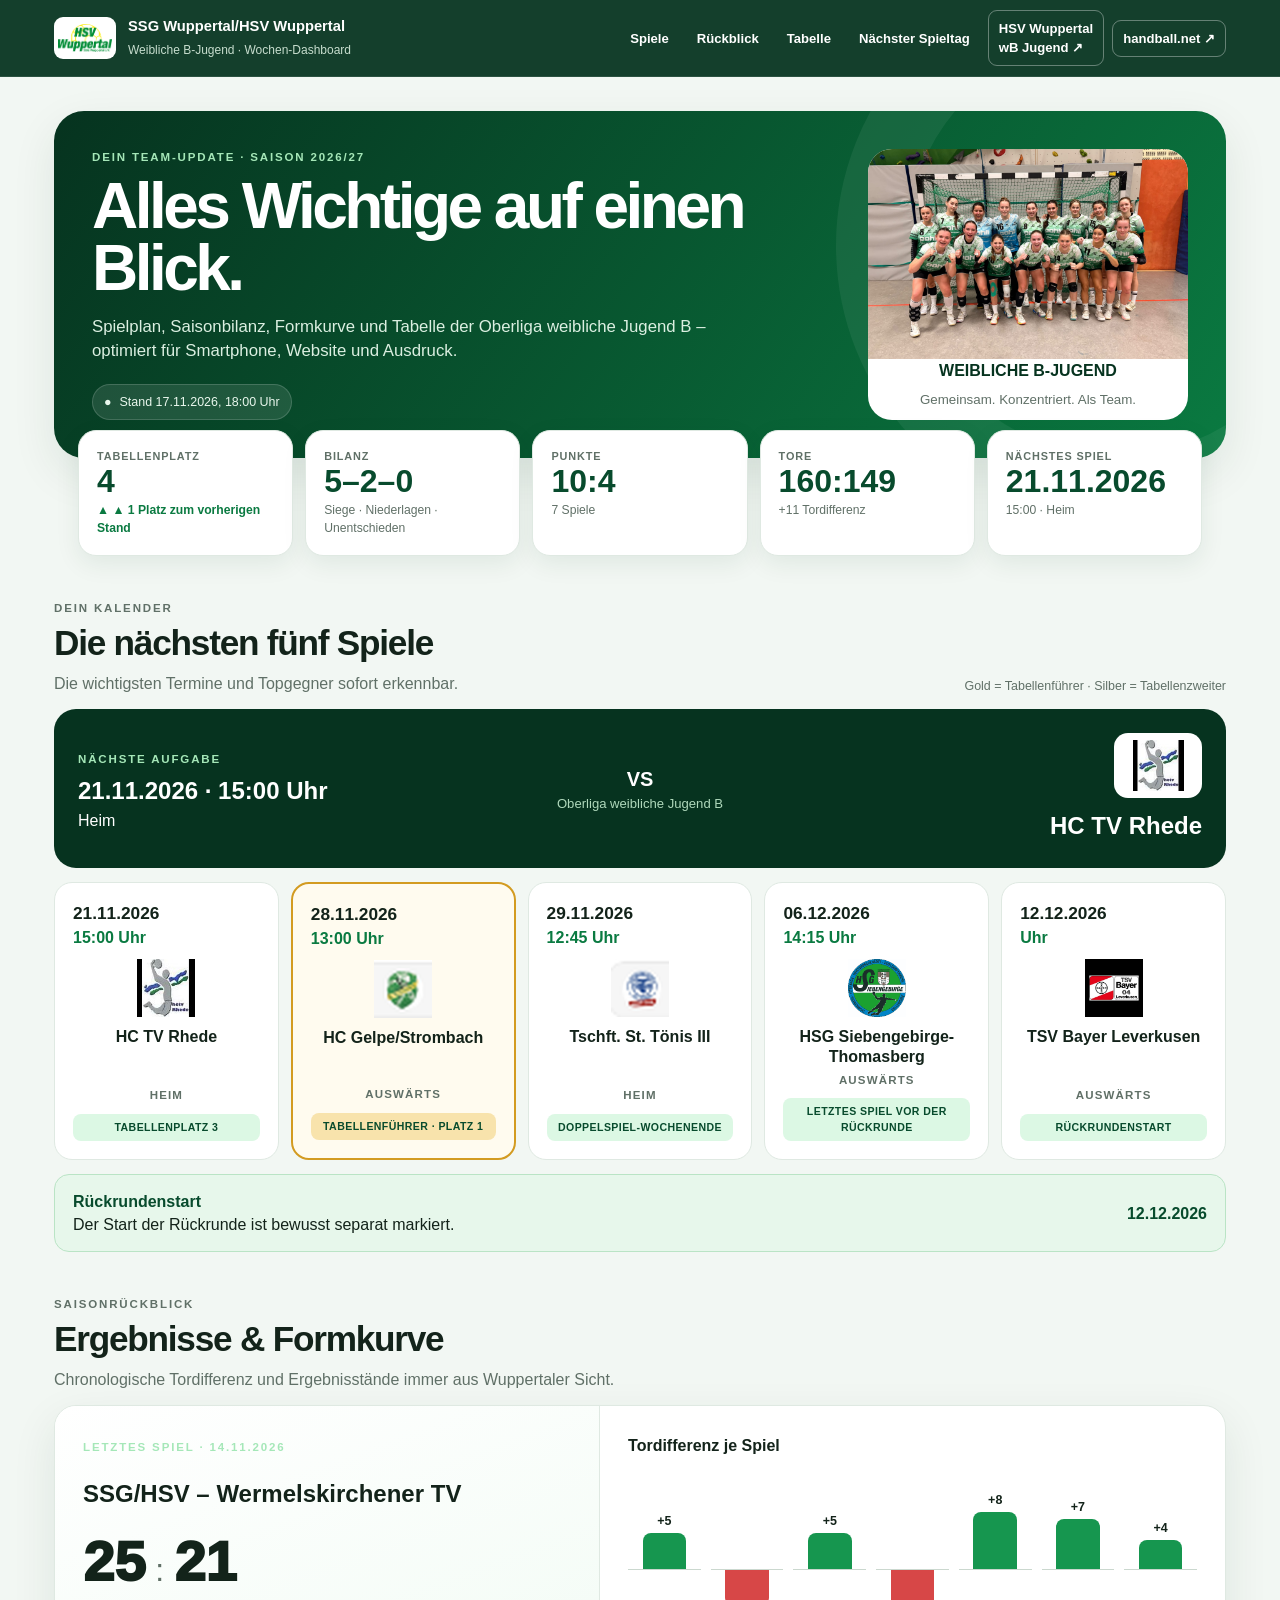
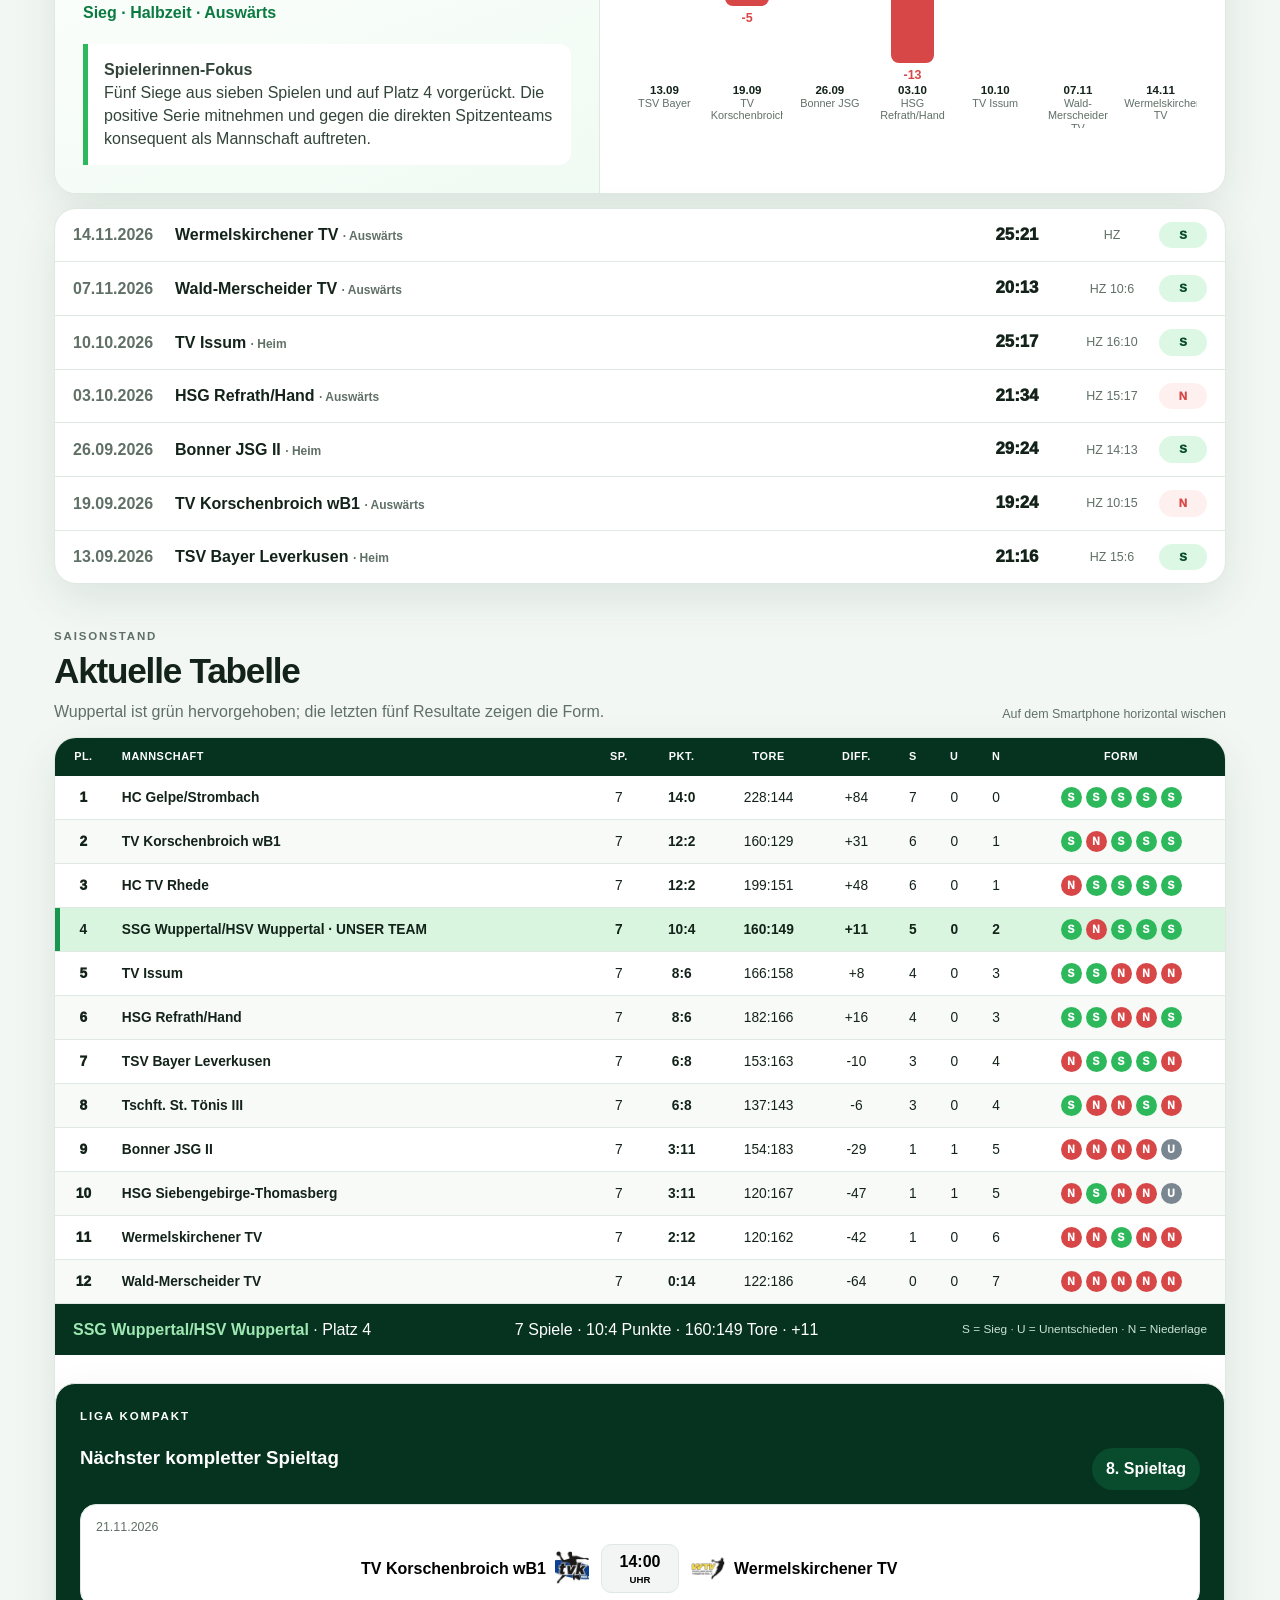
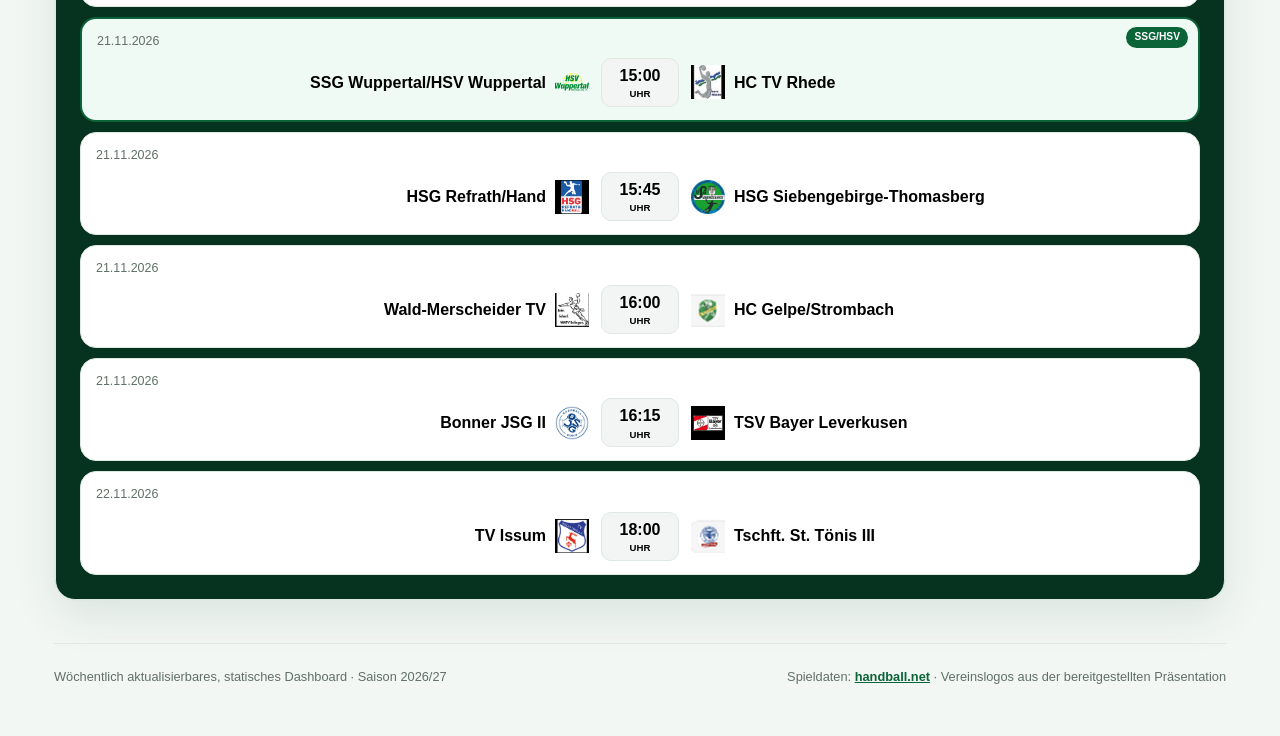
==== index.html @ b37c1f31 "Remove print button from navigation" ====
<!doctype html>
<html lang="de">
<head>
  <meta name="robots" content="noindex, nofollow, noarchive, nosnippet">
  <meta name="googlebot" content="noindex, nofollow, noarchive, nosnippet">
  <meta charset="utf-8">
  <meta name="viewport" content="width=device-width,initial-scale=1">
  <meta name="description" content="Wöchentliches Saison-Dashboard der weiblichen B-Jugend von SSG Wuppertal/HSV Wuppertal.">
  <meta name="theme-color" content="#06331f">
  <meta property="og:title" content="SSG Wuppertal/HSV Wuppertal · Wochen-Dashboard">
  <meta property="og:description" content="Spiele, Saisonbilanz, Tabelle und die nächsten Termine auf einen Blick.">
  <meta property="og:type" content="website">
  <meta property="og:image" content="assets/ssg-hsv-wuppertal.png">
  <title>SSG Wuppertal/HSV Wuppertal · Wochen-Dashboard</title>
  <link rel="stylesheet" href="styles.css">
  <style>
    /* Dunkelgrüne Abgrenzung für den nächsten kompletten Spieltag */
    #naechster-spieltag {
      margin-top: 28px;
      padding: 24px;
      border-radius: 20px;
      background: #06331f;
      color: #fff;
    }
    #naechster-spieltag .eyebrow,
    #naechster-spieltag h3,
    #naechster-spieltag .matchday-head strong {
      color: #fff;
    }
    #naechster-spieltag .matchday-games {
      color: initial;
    }
    @media (max-width: 700px) {
      #naechster-spieltag { padding: 18px; border-radius: 16px; }
    }
  
      /* Mobile Header Fix */
      @media (max-width: 700px) {
        .topbar { position: relative; }
        .topbar-inner { display:flex; flex-direction:column; align-items:stretch; gap:12px; padding-top:10px; padding-bottom:10px; }
        .brand { width:100%; min-width:0; display:flex; align-items:center; gap:10px; }
        .brand img { flex:0 0 auto; max-width:52px; height:auto; }
        .brand > div { min-width:0; flex:1 1 auto; }
        .brand strong, .brand span { display:block; white-space:normal; overflow-wrap:anywhere; }
        .brand strong { font-size:.95rem; line-height:1.15; }
        .brand span { font-size:.76rem; line-height:1.25; }
        .nav { width:100%; display:grid; grid-template-columns:repeat(2,minmax(0,1fr)); gap:8px; align-items:stretch; }
        .nav a, .nav .button { min-width:0; width:100%; box-sizing:border-box; display:flex; align-items:center; justify-content:center; text-align:center; white-space:normal; overflow-wrap:anywhere; line-height:1.2; padding:9px 8px; font-size:.78rem; }
      }
      @media (max-width:390px) {
        .topbar-inner { gap:10px; }
        .nav { gap:6px; }
        .nav a, .nav .button { padding:8px 6px; font-size:.74rem; }
        .brand img { max-width:44px; }
      }
</style>
</head>
<body>
  <a class="skip" href="#inhalt">Zum Inhalt</a>
  <header class="topbar">
    <div class="topbar-inner">
      <div class="brand"><img id="brand-logo" alt="Vereinslogo"><div><strong id="team-name">SSG Wuppertal/HSV Wuppertal</strong><span>Weibliche B-Jugend · Wochen-Dashboard</span></div></div>
      <nav class="nav" aria-label="Seitennavigation">
        <a href="#spiele">Spiele</a><a href="#rueckblick">Rückblick</a><a href="#tabelle">Tabelle</a><a href="#naechster-spieltag">Nächster Spieltag</a>
        <a class="button" href="https://www.hsv-wuppertal.de/wB.html" target="_blank" rel="noopener noreferrer">HSV Wuppertal<br>wB Jugend ↗</a>
        <a class="button" id="source-link" target="_blank" rel="noopener noreferrer">handball.net ↗</a>
      </nav>
    </div>
  </header>
  <main id="inhalt">
    <section class="hero" aria-labelledby="page-title">
      <div class="hero-grid">
        <div><p class="eyebrow">Dein Team-Update · <span id="season">Saison 2026/27</span></p><h1 id="page-title">Alles Wichtige auf einen Blick.</h1><p class="hero-copy">Spielplan, Saisonbilanz, Formkurve und Tabelle der <span id="league">Oberliga weibliche Jugend B</span> – optimiert für Smartphone, Website und Ausdruck.</p><div class="updated">● <span id="updated">Stand 09.11.2026</span></div></div>
        <div class="hero-logo-card"><img id="hero-logo" alt="Logo SSG Wuppertal/HSV Wuppertal"><strong>WEIBLICHE B-JUGEND</strong><small>Gemeinsam. Konzentriert. Als Team.</small></div>
      </div>
    </section>
    <section class="kpis" id="kpis" aria-label="Saisonkennzahlen"></section>
    <section class="section" id="spiele" aria-labelledby="spiele-title">
      <div class="section-head"><div><p class="eyebrow">Dein Kalender</p><h2 id="spiele-title">Die nächsten fünf Spiele</h2><p>Die wichtigsten Termine und Topgegner sofort erkennbar.</p></div><span class="section-note">Gold = Tabellenführer · Silber = Tabellenzweiter</span></div>
      <div class="next-game" id="next-game"></div><div class="fixtures" id="fixtures"></div>
      <div class="round-banner"><span><strong>Rückrundenstart</strong><br>Der Start der Rückrunde ist bewusst separat markiert.</span><strong id="round-date">12.12.2026</strong></div>
    </section>
    <section class="section" id="rueckblick" aria-labelledby="rueckblick-title">
      <div class="section-head"><div><p class="eyebrow">Saisonrückblick</p><h2 id="rueckblick-title">Ergebnisse & Formkurve</h2><p>Chronologische Tordifferenz und Ergebnisstände immer aus Wuppertaler Sicht.</p></div></div>
      <div class="panel back-card"><div class="back-summary" id="last-result"></div><div class="chart-wrap"><strong>Tordifferenz je Spiel</strong><div class="diff-chart" id="diff-chart" aria-label="Diagramm der Tordifferenz je Spiel"></div></div></div>
      <div class="panel results-list" id="results-list" aria-label="Bisherige Saisonspiele"></div>
    </section>
    <section class="section" id="tabelle" aria-labelledby="tabelle-title">
      <div class="section-head"><div><p class="eyebrow">Saisonstand</p><h2 id="tabelle-title">Aktuelle Tabelle</h2><p>Wuppertal ist grün hervorgehoben; die letzten fünf Resultate zeigen die Form.</p></div><span class="section-note">Auf dem Smartphone horizontal wischen</span></div>
      <div class="panel table-panel">
        <div class="table-scroll"><table class="standings"><thead><tr><th>Pl.</th><th class="team-col">Mannschaft</th><th>Sp.</th><th>Pkt.</th><th>Tore</th><th>Diff.</th><th>S</th><th>U</th><th>N</th><th>Form</th></tr></thead><tbody id="standings-body"></tbody></table></div>
        <div class="table-summary" id="table-summary"></div>
        <div class="matchday-block" id="naechster-spieltag">
          <div class="matchday-head"><div><p class="eyebrow">Liga kompakt</p><h3>Nächster kompletter Spieltag</h3></div><strong id="matchday-label"></strong></div>
          <div id="matchday-games" class="matchday-games"></div>
        </div>
      </div>
    </section>
    <footer class="footer"><span>Wöchentlich aktualisierbares, statisches Dashboard · Saison 2026/27</span><span>Spieldaten: <a id="footer-source" target="_blank" rel="noopener">handball.net</a> · Vereinslogos aus der bereitgestellten Präsentation</span></footer>
  </main>
  <script src="dashboard-daten.js"></script><script src="app.js"></script>
</body>
</html>
---- styles.css ----
:root {
  --green-950:#06331f;
  --green-900:#084b2d;
  --green-800:#0b6438;
  --green-700:#0a7a41;
  --green-600:#16964f;
  --green-500:#2eb85c;
  --green-100:#dcf8e4;
  --green-050:#f0fbf3;
  --ink:#13231a;
  --muted:#607067;
  --line:#dfe9e2;
  --panel:#ffffff;
  --bg:#f2f7f3;
  --loss:#d74747;
  --loss-soft:#fff0f0;
  --gold:#d39b21;
  --silver:#7a8791;
  --shadow:0 16px 45px rgba(5,58,32,.09);
  --radius:22px;
}
*{box-sizing:border-box}
html{scroll-behavior:smooth}
body{margin:0;background:var(--bg);color:var(--ink);font-family:Inter,Segoe UI,Roboto,Arial,sans-serif;line-height:1.45}
a{color:inherit}
button,a.button{font:inherit}
.skip{position:absolute;left:-999px;top:auto}.skip:focus{left:16px;top:16px;z-index:100;background:white;padding:12px;border-radius:8px}
.topbar{position:sticky;top:0;z-index:20;background:rgba(6,51,31,.94);backdrop-filter:blur(10px);color:#fff;border-bottom:1px solid rgba(255,255,255,.1)}
.topbar-inner{max-width:1220px;margin:auto;padding:10px 24px;display:flex;align-items:center;justify-content:space-between;gap:20px}
.brand{display:flex;align-items:center;gap:12px;min-width:0}.brand img{width:62px;height:42px;object-fit:contain;background:#fff;border-radius:9px;padding:4px}.brand strong{display:block;font-size:.92rem}.brand span{font-size:.75rem;color:#c7ddce}
.nav{display:flex;align-items:center;gap:8px}.nav a{text-decoration:none;font-weight:700;font-size:.82rem;padding:8px 10px;border-radius:9px}.nav a:hover{background:rgba(255,255,255,.1)}
.nav .button{border:1px solid rgba(255,255,255,.35)}
main{max-width:1220px;margin:auto;padding:34px 24px 50px}
.hero{position:relative;overflow:hidden;border-radius:30px;background:linear-gradient(126deg,var(--green-950),var(--green-700));color:#fff;padding:38px;box-shadow:var(--shadow)}
.hero:after{content:"";position:absolute;width:420px;height:420px;border:70px solid rgba(255,255,255,.06);border-radius:50%;right:-170px;top:-145px}
.eyebrow{text-transform:uppercase;letter-spacing:.16em;font-size:.72rem;font-weight:850;color:#a5e7b8;margin:0 0 9px}
.hero-grid{position:relative;z-index:1;display:grid;grid-template-columns:1.3fr .7fr;gap:34px;align-items:center}
h1{font-size:clamp(2rem,5vw,4.2rem);line-height:.97;letter-spacing:-.055em;margin:0 0 16px;max-width:760px}.hero-copy{max-width:680px;font-size:1.05rem;color:#dbefe1;margin:0}
.hero-logo-card{justify-self:end;width:min(100%,320px);background:rgba(255,255,255,.96);border-radius:24px;padding:24px;text-align:center;color:var(--green-950)}.hero-logo-card img{max-width:230px;width:100%;height:112px;object-fit:contain}.hero-logo-card small{display:block;color:var(--muted);margin-top:6px}.updated{display:inline-flex;gap:8px;align-items:center;margin-top:20px;padding:8px 11px;background:rgba(255,255,255,.1);border:1px solid rgba(255,255,255,.16);border-radius:99px;font-size:.78rem;color:#e9f7ed}
.kpis{position:relative;z-index:2;margin-top:-28px;padding:0 24px;display:grid;grid-template-columns:repeat(5,1fr);gap:12px}.kpi{background:#fff;border:1px solid var(--line);border-radius:18px;padding:18px;box-shadow:0 8px 24px rgba(7,65,35,.08)}.kpi .label{display:block;text-transform:uppercase;letter-spacing:.08em;font-size:.68rem;font-weight:800;color:var(--muted)}.kpi strong{font-size:2rem;line-height:1.08;color:var(--green-900)}.kpi .sub{display:block;font-size:.76rem;color:var(--muted);margin-top:3px}.trend{font-weight:850}.trend.up{color:var(--green-700)}.trend.down{color:var(--loss)}.trend.flat{color:var(--muted)}
.section{margin-top:40px}.section-head{display:flex;justify-content:space-between;gap:18px;align-items:end;margin-bottom:14px}.section-head h2{font-size:clamp(1.5rem,3vw,2.2rem);letter-spacing:-.035em;margin:0}.section-head p{margin:4px 0 0;color:var(--muted)}.section-note{font-size:.78rem;color:var(--muted);white-space:nowrap}
.panel{background:var(--panel);border:1px solid var(--line);border-radius:var(--radius);box-shadow:var(--shadow)}
.next-game{display:grid;grid-template-columns:1fr auto 1fr;align-items:center;gap:22px;background:var(--green-950);color:#fff;padding:24px;border-radius:var(--radius);margin-bottom:14px}.next-game .side{text-align:center}.next-game .side:first-child{text-align:left}.next-game .side:last-child{text-align:right}.next-game img{width:88px;height:65px;object-fit:contain;background:#fff;border-radius:14px;padding:7px}.next-game .vs{font-size:.82rem;color:#afd8bb;text-align:center}.next-game .vs strong{display:block;font-size:1.25rem;color:#fff}.next-game h3{margin:5px 0 0;font-size:clamp(1.1rem,2vw,1.5rem)}
.fixtures{display:grid;grid-template-columns:repeat(5,1fr);gap:12px}.fixture{position:relative;padding:18px;border:1px solid var(--line);border-radius:18px;background:#fff;min-height:200px;display:flex;flex-direction:column}.fixture.featured-gold{border:2px solid var(--gold);background:#fffbef}.fixture.featured-silver{border:2px solid var(--silver);background:#f7f9fa}.fixture .date{font-size:1.08rem;font-weight:900}.fixture .time{color:var(--green-700);font-weight:850}.fixture img{width:64px;height:58px;object-fit:contain;align-self:center;margin:10px 0}.fixture .opponent{text-align:center;font-weight:850;line-height:1.2;flex:1}.fixture .venue{display:block;text-align:center;font-size:.72rem;text-transform:uppercase;letter-spacing:.1em;font-weight:800;color:var(--muted);margin-top:6px}.badge{display:block;margin-top:10px;border-radius:8px;background:var(--green-100);color:var(--green-900);font-size:.66rem;text-align:center;padding:6px;font-weight:900;text-transform:uppercase;letter-spacing:.04em}.featured-gold .badge{background:#f8e3ac}.featured-silver .badge{background:#e2e7ea}
.back-card{display:grid;grid-template-columns:.93fr 1.07fr;overflow:hidden}.back-summary{padding:28px;background:linear-gradient(160deg,#fff,var(--green-050))}.scoreline{display:flex;gap:10px;align-items:baseline;margin:22px 0 7px}.scoreline .team-score{font-size:3.5rem;font-weight:950;line-height:1}.scoreline .colon{font-size:2rem;color:var(--muted)}.outcome{font-weight:900;color:var(--green-700)}.focus{margin-top:20px;border-left:5px solid var(--green-500);padding:14px 16px;background:#fff;border-radius:0 12px 12px 0;color:#33453a}.chart-wrap{padding:28px;border-left:1px solid var(--line)}.diff-chart{height:270px;display:flex;align-items:stretch;gap:10px;padding:6px 0 0}.chart-item{flex:1;min-width:0;display:grid;grid-template-rows:1fr 1fr 52px;position:relative}.chart-positive,.chart-negative{position:relative;border-bottom:1px solid #cbd8cf}.chart-negative{border-bottom:0}.bar{position:absolute;left:20%;width:60%;border-radius:8px 8px 0 0;background:var(--green-600);bottom:0;min-height:4px}.chart-negative .bar{top:0;bottom:auto;background:var(--loss);border-radius:0 0 8px 8px}.bar-value{position:absolute;left:0;right:0;text-align:center;font-weight:900;font-size:.78rem}.chart-positive .bar-value{bottom:calc(var(--h) + 3px)}.chart-negative .bar-value{top:calc(var(--h) + 3px);color:var(--loss)}.chart-label{padding-top:8px;text-align:center;font-size:.68rem;color:var(--muted);line-height:1.15;overflow:hidden}.chart-label strong{display:block;color:var(--ink);font-size:.72rem}
.results-list{margin-top:14px;overflow:hidden}.result-row{display:grid;grid-template-columns:90px 1fr 96px 70px 48px;gap:12px;align-items:center;padding:13px 18px;border-bottom:1px solid var(--line)}.result-row:last-child{border-bottom:0}.result-row .date{font-weight:800;color:var(--muted)}.result-row .match{font-weight:750}.result-row .where{font-size:.75rem;color:var(--muted)}.result-row .score{text-align:center;font-size:1.05rem;font-weight:950}.result-row .half{text-align:center;color:var(--muted);font-size:.78rem}.result-chip{text-align:center;border-radius:99px;padding:5px;font-size:.72rem;font-weight:950}.result-chip.win{background:var(--green-100);color:var(--green-900)}.result-chip.loss{background:var(--loss-soft);color:var(--loss)}
.table-panel{overflow:hidden}.table-scroll{overflow:auto}.standings{width:100%;border-collapse:collapse;font-size:.86rem;min-width:790px}.standings th{position:sticky;top:0;background:var(--green-950);color:#fff;padding:11px 10px;text-align:center;font-size:.68rem;text-transform:uppercase;letter-spacing:.05em;z-index:2}.standings th.team-col{text-align:left}.standings td{padding:11px 10px;border-bottom:1px solid var(--line);text-align:center}.standings td.team-col{text-align:left;font-weight:760}.standings tbody tr:nth-child(even){background:#f8faf8}.standings tr.ours{background:#d9f5df!important;box-shadow:inset 5px 0 var(--green-600)}.standings tr.ours td{font-weight:900}.pos{font-weight:950}.form{display:flex;justify-content:center;gap:4px}.form i{font-style:normal;display:inline-grid;place-items:center;width:21px;height:21px;border-radius:50%;font-size:.65rem;font-weight:950;color:#fff}.form .S{background:var(--green-500)}.form .N{background:var(--loss)}.form .U{background:var(--silver)}
.table-summary{display:flex;flex-wrap:wrap;gap:10px;align-items:center;justify-content:space-between;padding:14px 18px;background:var(--green-950);color:#fff}.table-summary strong{color:#9fe8b3}.legend{font-size:.74rem;color:#cce2d3}
.round-banner{margin-top:14px;padding:15px 18px;border-radius:15px;background:#e7f7eb;border:1px solid #bae4c5;display:flex;justify-content:space-between;gap:14px;align-items:center}.round-banner strong{color:var(--green-900)}
.footer{margin-top:42px;padding:24px 0 0;border-top:1px solid var(--line);display:flex;justify-content:space-between;gap:20px;align-items:center;color:var(--muted);font-size:.8rem}.footer a{font-weight:800;color:var(--green-800)}
.empty-warning{margin:30px auto;max-width:800px;background:#fff0f0;color:#8d2323;border:1px solid #f0c4c4;border-radius:16px;padding:20px}
@media(max-width:980px){.kpis{grid-template-columns:repeat(3,1fr)}.fixtures{grid-template-columns:repeat(3,1fr)}.back-card{grid-template-columns:1fr}.chart-wrap{border-left:0;border-top:1px solid var(--line)}}
@media(max-width:720px){.topbar-inner{padding:8px 14px}.nav a:not(.button){display:none}.brand span{display:none}main{padding:18px 14px 36px}.hero{padding:27px 22px}.hero-grid{grid-template-columns:1fr}.hero-logo-card{justify-self:start;width:170px;padding:12px}.hero-logo-card img{height:65px}.kpis{margin-top:12px;padding:0;grid-template-columns:repeat(2,1fr)}.kpi:last-child{grid-column:1/-1}.fixtures{grid-template-columns:1fr 1fr}.next-game{grid-template-columns:1fr;text-align:center}.next-game .side,.next-game .side:first-child,.next-game .side:last-child{text-align:center}.result-row{grid-template-columns:76px 1fr 70px 40px}.result-row .half{display:none}.section-head{align-items:start;flex-direction:column}.section-note{white-space:normal}.footer{align-items:flex-start;flex-direction:column}}
@media(max-width:440px){.fixtures{grid-template-columns:1fr}.kpis{gap:8px}.kpi{padding:14px}.kpi strong{font-size:1.6rem}.result-row{grid-template-columns:1fr 66px 40px}.result-row .date{grid-column:1/-1;font-size:.72rem}.chart-wrap,.back-summary{padding:20px}.diff-chart{gap:4px}.chart-label{font-size:.58rem}}
@media print{.topbar{position:static}.nav{display:none}body{background:#fff}.hero,.panel,.kpi{box-shadow:none}.section{break-inside:avoid}.table-scroll{overflow:visible}.standings{min-width:0;font-size:8pt}.footer{break-before:avoid}}

.matchday-block{margin-top:28px;padding:22px;background:#f1f7f3;border:1px solid var(--line);border-radius:var(--radius);box-shadow:var(--shadow)}
.matchday-head{display:flex;align-items:end;justify-content:space-between;gap:16px;margin-bottom:14px}.matchday-head>strong{background:var(--green-900);color:#fff;padding:9px 14px;border-radius:999px}.matchday-games{display:grid;gap:10px}.matchday-game{position:relative;background:#fff;border:1px solid var(--line);border-radius:16px;padding:13px 15px}.matchday-date{font-size:.78rem;color:var(--muted);margin-bottom:8px}.matchup{display:grid;grid-template-columns:1fr 78px 1fr;align-items:center;gap:12px}.matchup strong:first-child{text-align:right}.matchday-time{display:flex;flex-direction:column;align-items:center;background:#f3f5f4;border:1px solid var(--line);border-radius:10px;padding:5px;font-weight:800}.matchday-time small{font-size:.6rem}.our-match{border:2px solid var(--green-800);background:#f0faf4}.our-badge{position:absolute;right:10px;top:8px;background:var(--green-800);color:#fff;border-radius:999px;padding:3px 8px;font-size:.64rem;font-weight:800}@media(max-width:680px){.matchday-head{align-items:flex-start;flex-direction:column}.matchup{grid-template-columns:1fr 64px 1fr;gap:7px}.matchup strong{font-size:.78rem}.our-badge{position:static;display:inline-block;margin-top:8px}}

.hero-logo-card{padding:0;overflow:hidden;background:#fff}.hero-logo-card img{display:block;width:100%;max-width:none;height:210px;object-fit:cover;object-position:center 42%}.hero-logo-card small{padding:8px 12px 10px;margin:0}.match-team{display:flex;align-items:center;gap:9px}.match-team img{width:34px;height:34px;object-fit:contain;flex:0 0 34px}.home-team{justify-content:flex-end;text-align:right}.away-team{justify-content:flex-start;text-align:left}.home-team img{order:2}@media(max-width:680px){.hero-logo-card{width:100%;max-width:320px;padding:0}.hero-logo-card img{height:150px}.match-team{gap:5px}.match-team img{width:24px;height:24px;flex-basis:24px}.match-team span{font-size:.72rem}}

.fixture-link{color:inherit;text-decoration:none;cursor:pointer}.fixture-link:hover{transform:translateY(-2px);box-shadow:0 10px 24px rgba(0,0,0,.10)}.fixture-link:focus-visible{outline:3px solid var(--green-500);outline-offset:3px}
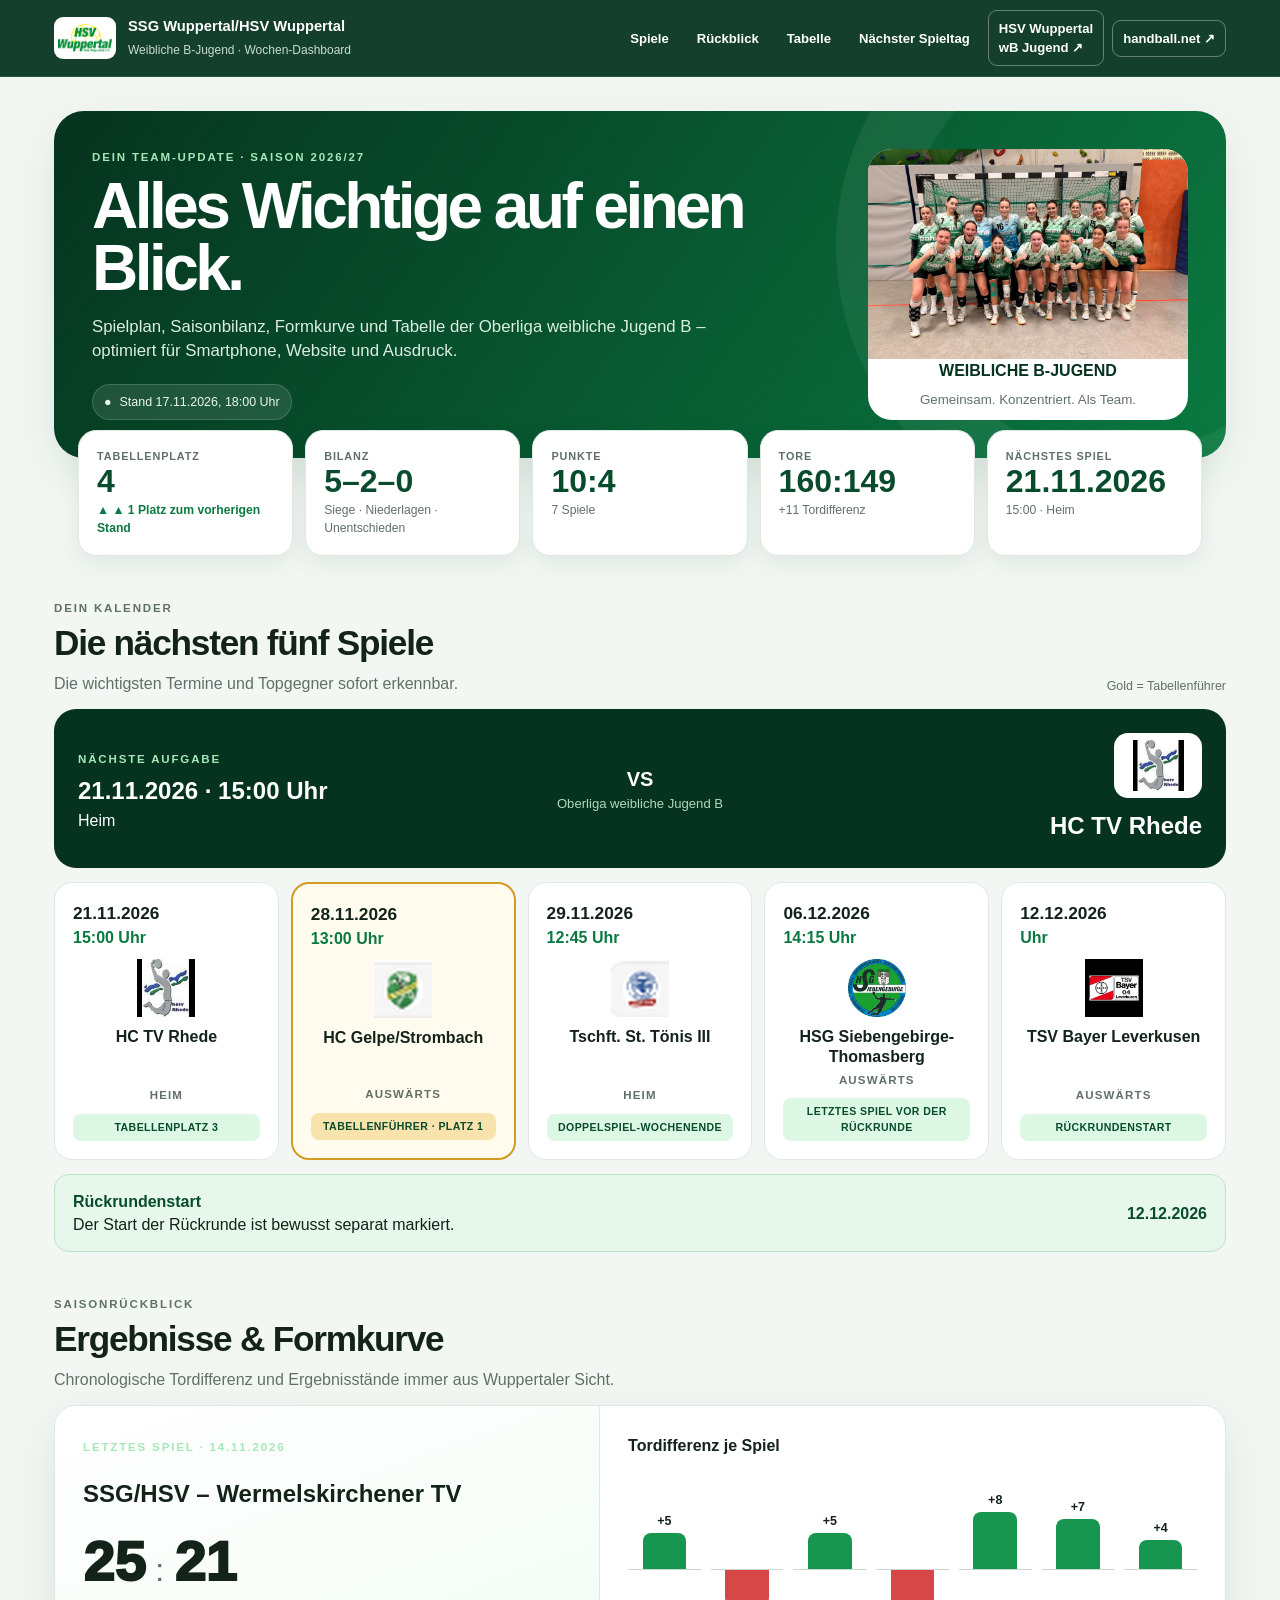
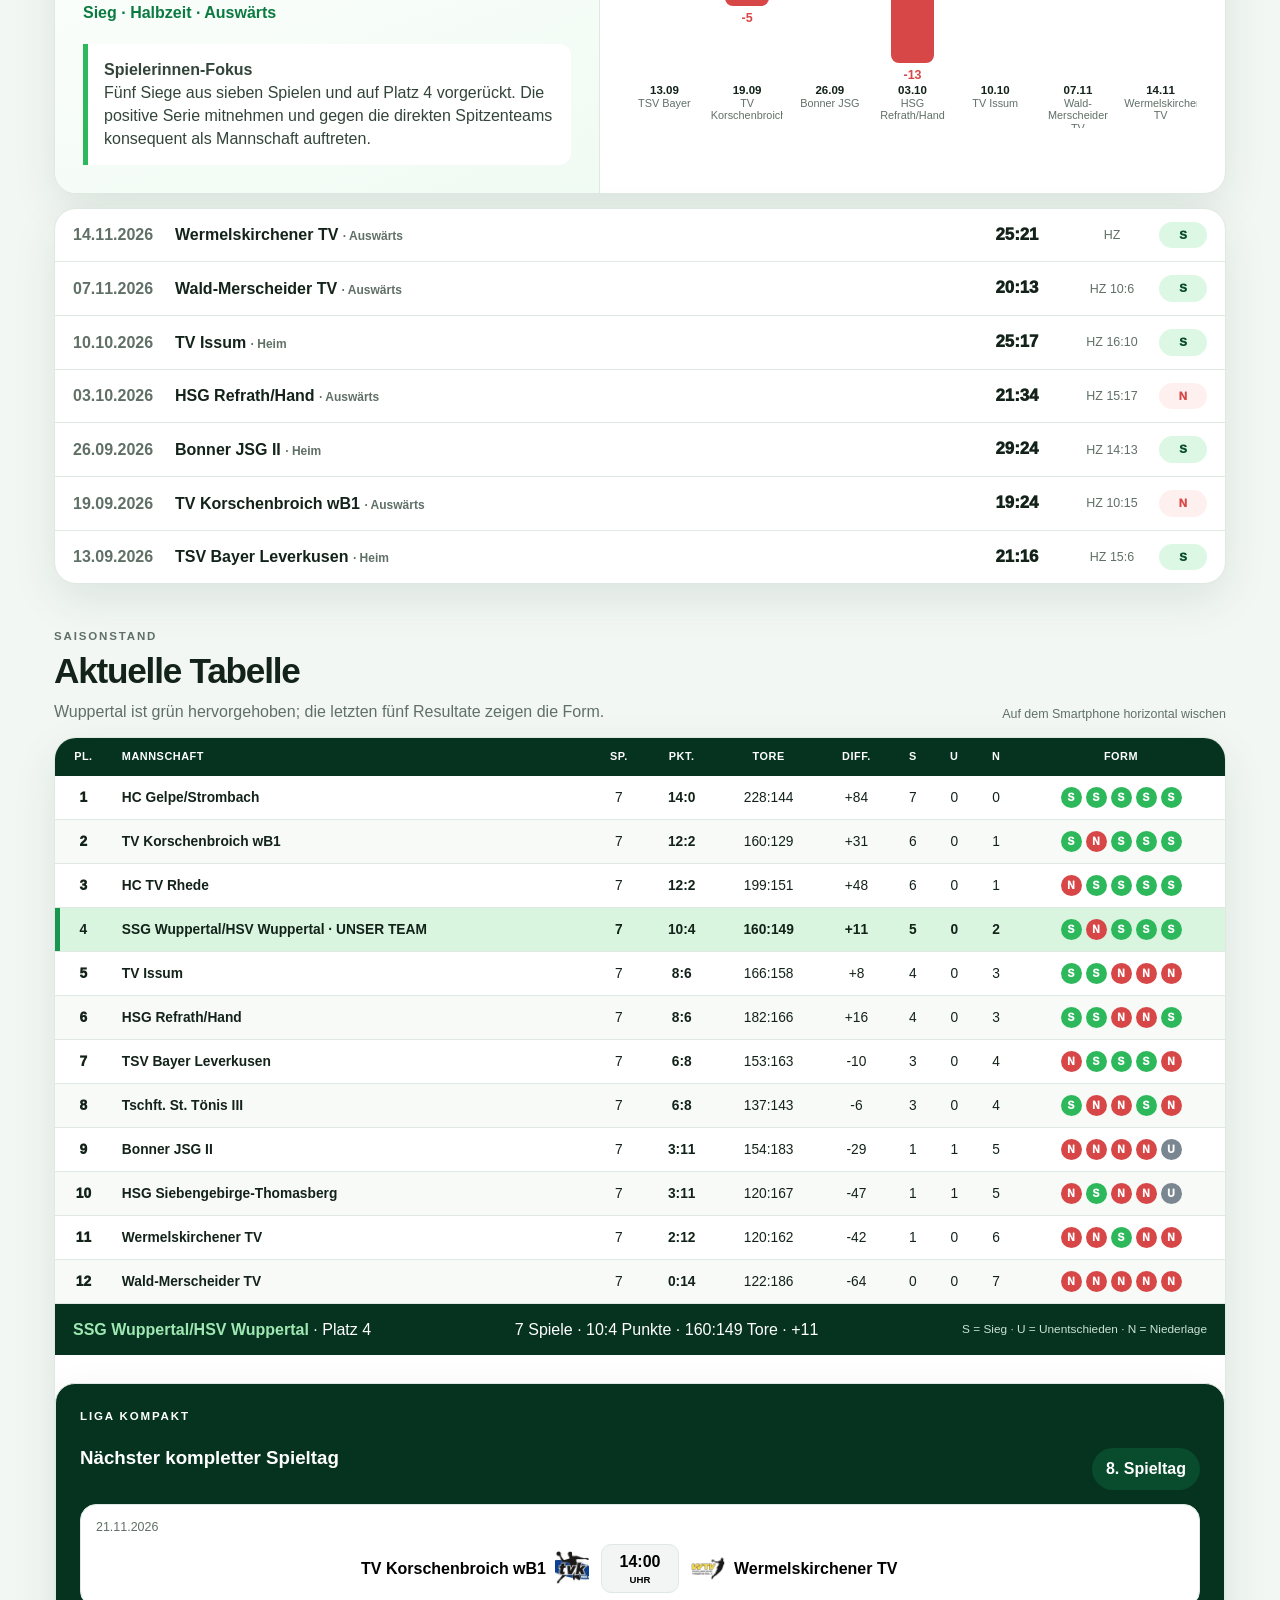
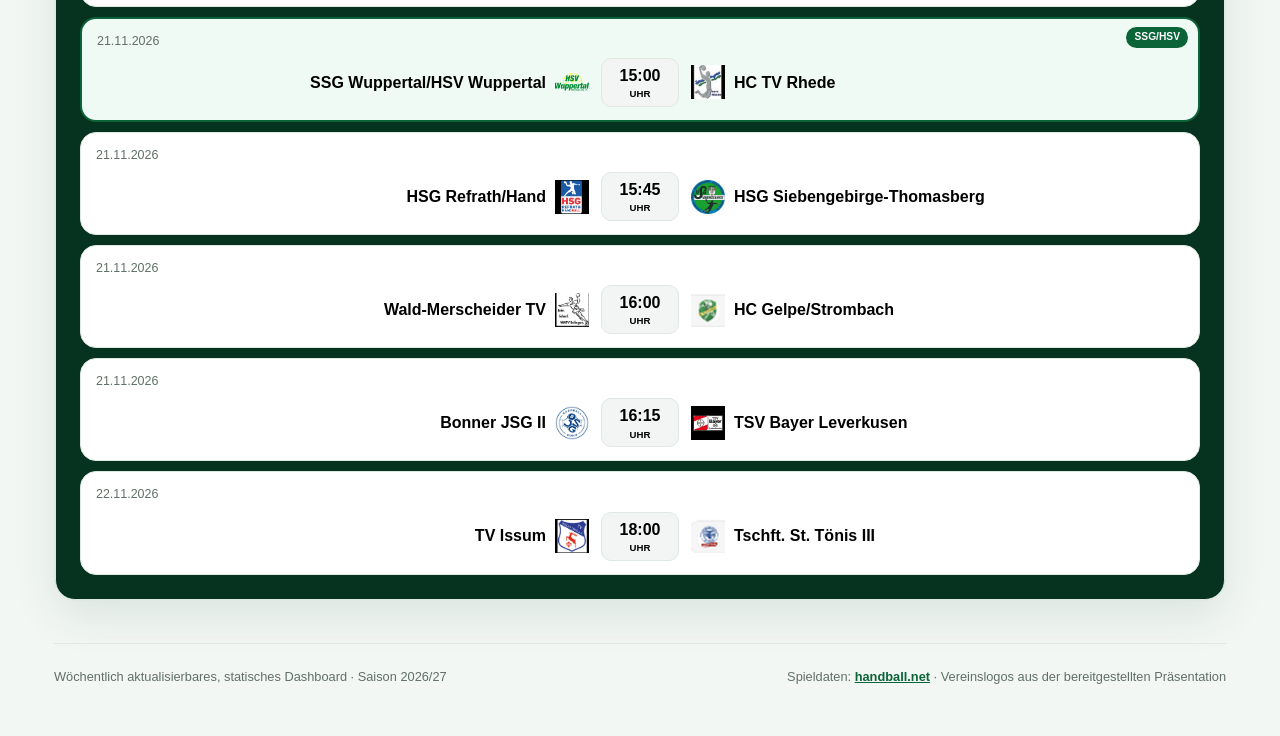
==== commit d3162f86: "Update section note in index.html" ====
--- a/index.html
+++ b/index.html
@@ -76,7 +76,7 @@
     </section>
     <section class="kpis" id="kpis" aria-label="Saisonkennzahlen"></section>
     <section class="section" id="spiele" aria-labelledby="spiele-title">
-      <div class="section-head"><div><p class="eyebrow">Dein Kalender</p><h2 id="spiele-title">Die nächsten fünf Spiele</h2><p>Die wichtigsten Termine und Topgegner sofort erkennbar.</p></div><span class="section-note">Gold = Tabellenführer · Silber = Tabellenzweiter</span></div>
+      <div class="section-head"><div><p class="eyebrow">Dein Kalender</p><h2 id="spiele-title">Die nächsten fünf Spiele</h2><p>Die wichtigsten Termine und Topgegner sofort erkennbar.</p></div><span class="section-note">Gold = Tabellenführer</span></div>
       <div class="next-game" id="next-game"></div><div class="fixtures" id="fixtures"></div>
       <div class="round-banner"><span><strong>Rückrundenstart</strong><br>Der Start der Rückrunde ist bewusst separat markiert.</span><strong id="round-date">12.12.2026</strong></div>
     </section>
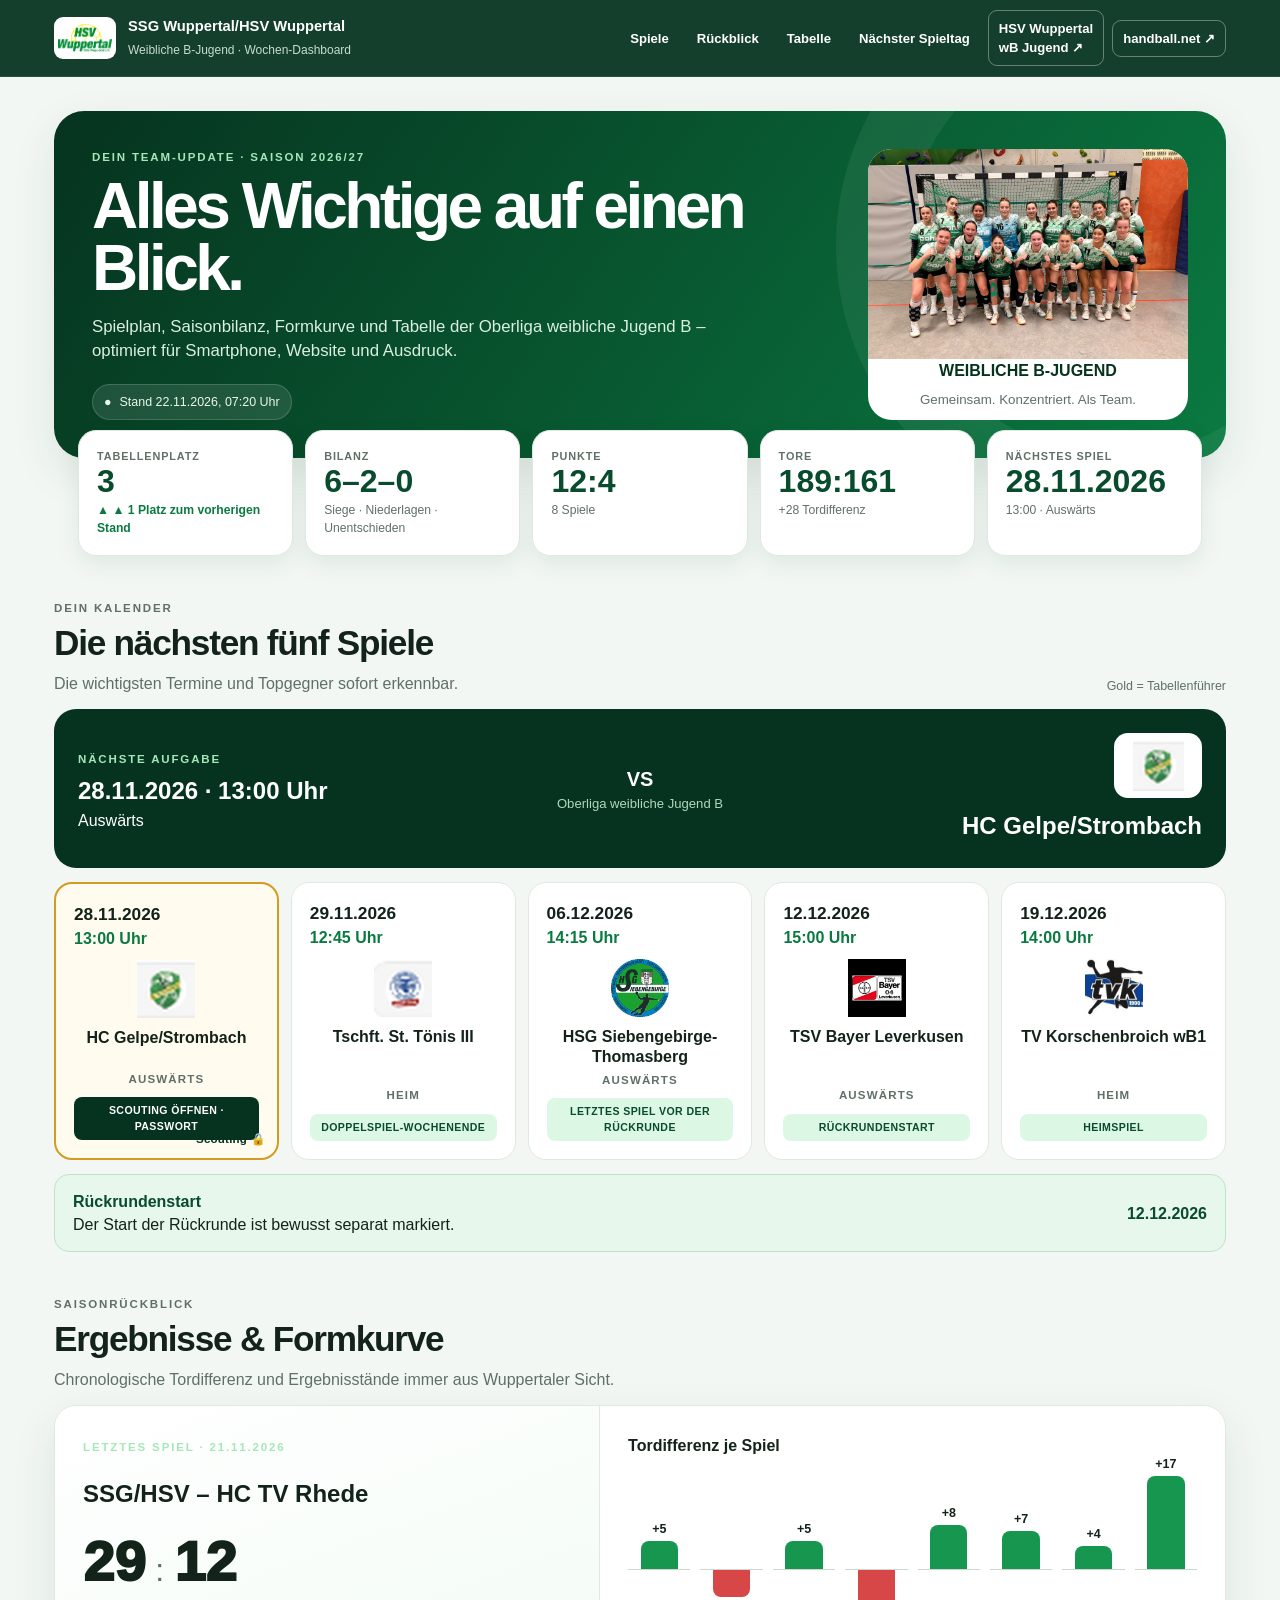
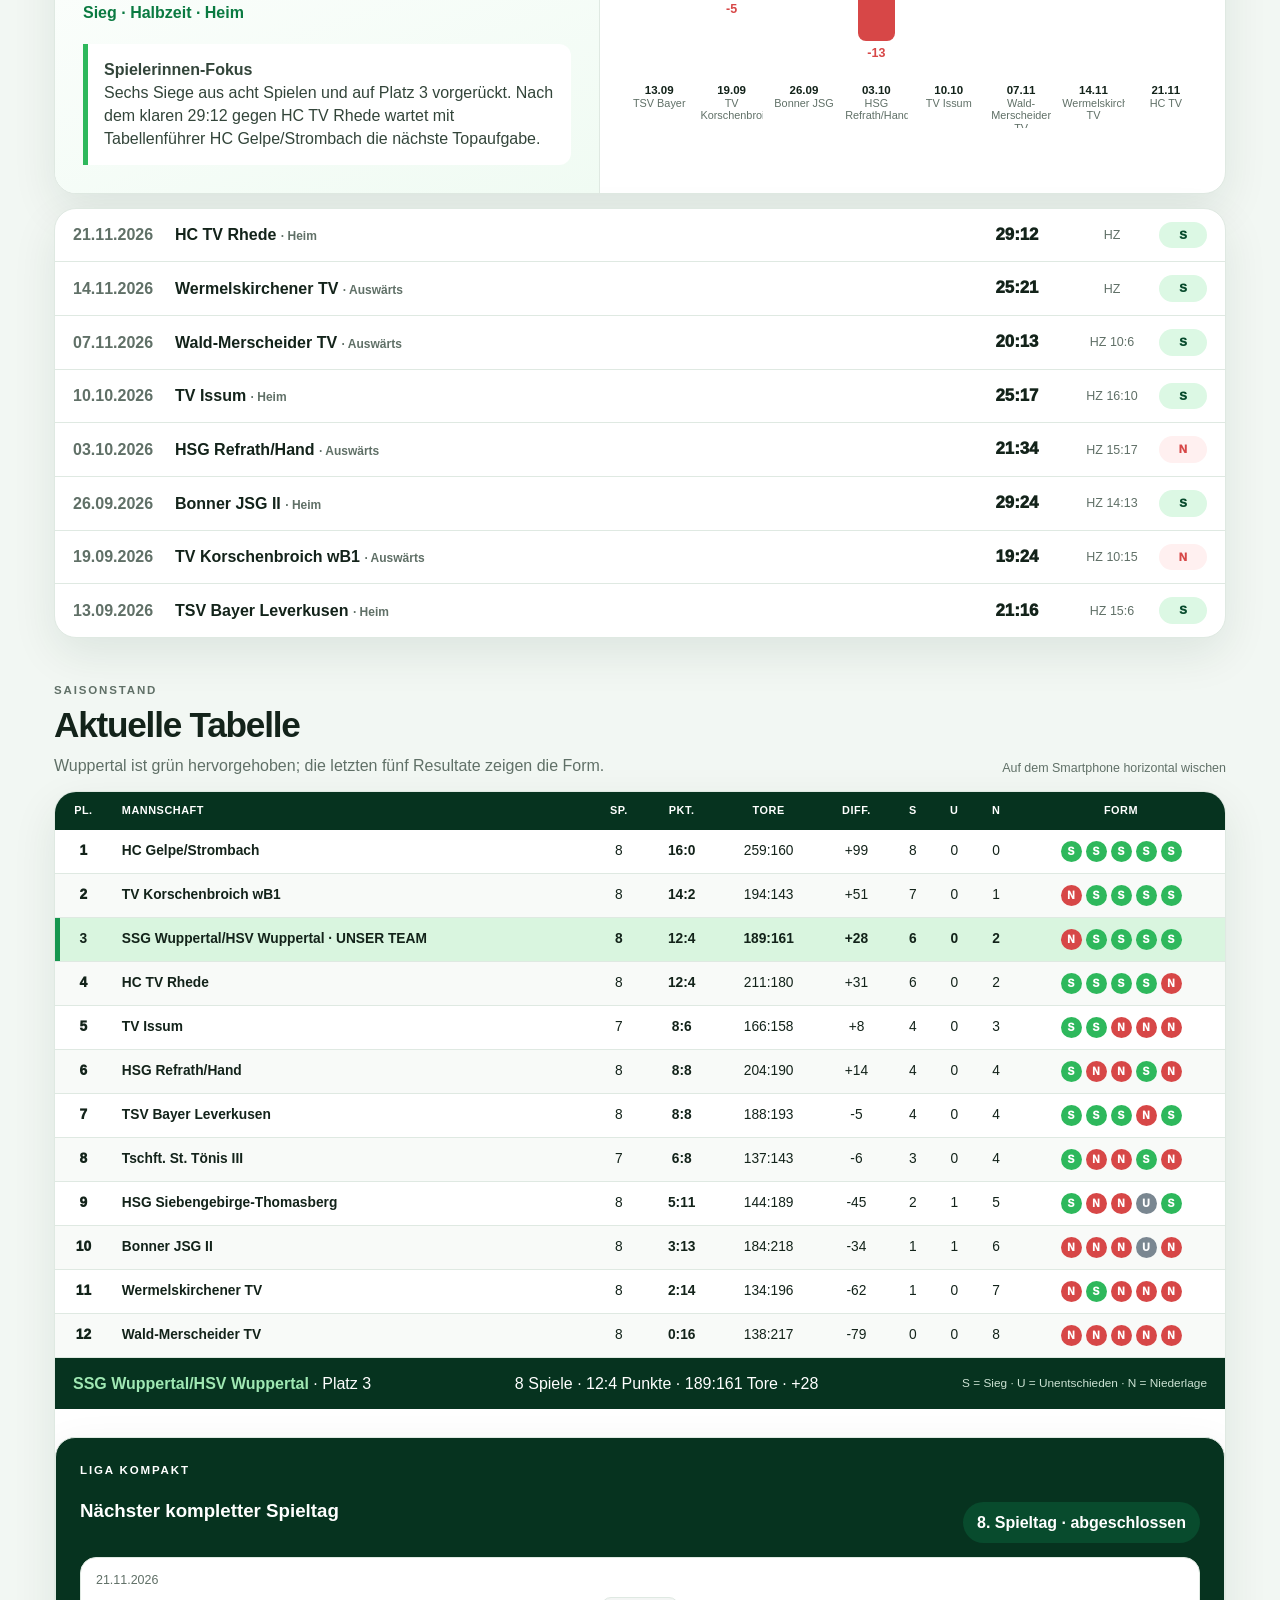
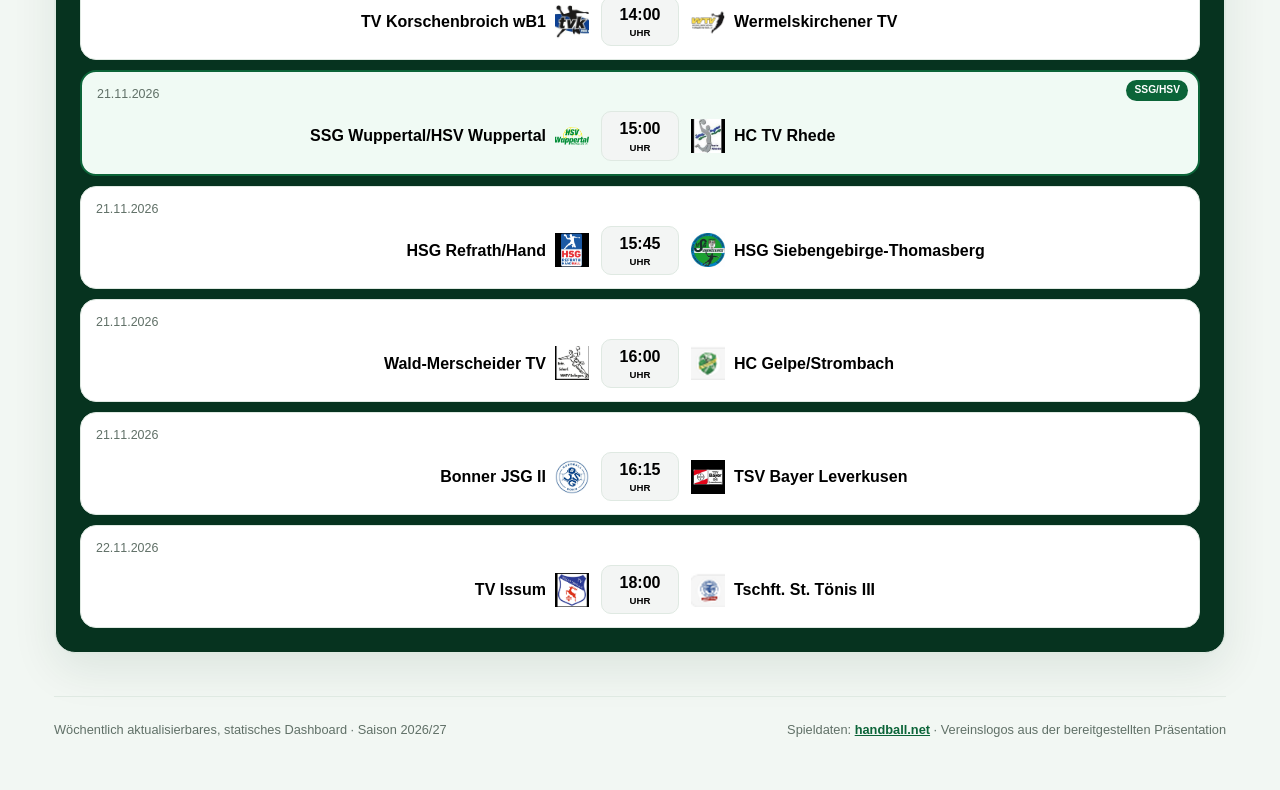
==== commit 60bb306c: "Add files via upload" ====
--- a/index.html
+++ b/index.html
@@ -32,6 +32,36 @@
     }
     @media (max-width: 700px) {
       #naechster-spieltag { padding: 18px; border-radius: 16px; }
+    }
+
+    /* Geschützter Scouting-Link für das Spiel gegen Gelpe */
+    .fixture.scouting-link {
+      cursor: pointer;
+      outline: none;
+      position: relative;
+    }
+    .fixture.scouting-link:hover,
+    .fixture.scouting-link:focus-visible {
+      transform: translateY(-2px);
+      box-shadow: 0 12px 28px rgba(6, 51, 31, .20);
+    }
+    .fixture.scouting-link:focus-visible {
+      outline: 3px solid #d6a928;
+      outline-offset: 3px;
+    }
+    .fixture.scouting-link .badge {
+      background: #06331f;
+      color: #fff;
+    }
+    .fixture.scouting-link::after {
+      content: "Scouting 🔒";
+      position: absolute;
+      right: 12px;
+      bottom: 10px;
+      font-weight: 800;
+      font-size: .72rem;
+      letter-spacing: .02em;
+      color: #06331f;
     }
   
       /* Mobile Header Fix */
@@ -99,5 +129,46 @@
     <footer class="footer"><span>Wöchentlich aktualisierbares, statisches Dashboard · Saison 2026/27</span><span>Spieldaten: <a id="footer-source" target="_blank" rel="noopener">handball.net</a> · Vereinslogos aus der bereitgestellten Präsentation</span></footer>
   </main>
   <script src="dashboard-daten.js"></script><script src="app.js"></script>
+  <script>
+    (() => {
+      "use strict";
+
+      const scoutingFile = "HSV_Wuppertal_Scouting_Gelpe.html";
+      const expectedPassword = "all4one";
+
+      const openProtectedScouting = () => {
+        const enteredPassword = window.prompt("Passwort für das Gelpe-Scouting:");
+        if (enteredPassword === null) return;
+        if (enteredPassword === expectedPassword) {
+          window.location.href = scoutingFile;
+        } else {
+          window.alert("Falsches Passwort.");
+        }
+      };
+
+      const gelpeCard = Array.from(document.querySelectorAll("#fixtures .fixture")).find((card) =>
+        card.textContent.includes("HC Gelpe/Strombach")
+      );
+
+      if (!gelpeCard) return;
+
+      gelpeCard.classList.add("scouting-link");
+      gelpeCard.setAttribute("role", "link");
+      gelpeCard.setAttribute("tabindex", "0");
+      gelpeCard.setAttribute("aria-label", "Passwortgeschütztes Scouting für HC Gelpe/Strombach öffnen");
+      gelpeCard.setAttribute("title", "Gelpe-Scouting öffnen (passwortgeschützt)");
+
+      const badge = gelpeCard.querySelector(".badge");
+      if (badge) badge.textContent = "Scouting öffnen · Passwort";
+
+      gelpeCard.addEventListener("click", openProtectedScouting);
+      gelpeCard.addEventListener("keydown", (event) => {
+        if (event.key === "Enter" || event.key === " ") {
+          event.preventDefault();
+          openProtectedScouting();
+        }
+      });
+    })();
+  </script>
 </body>
 </html>
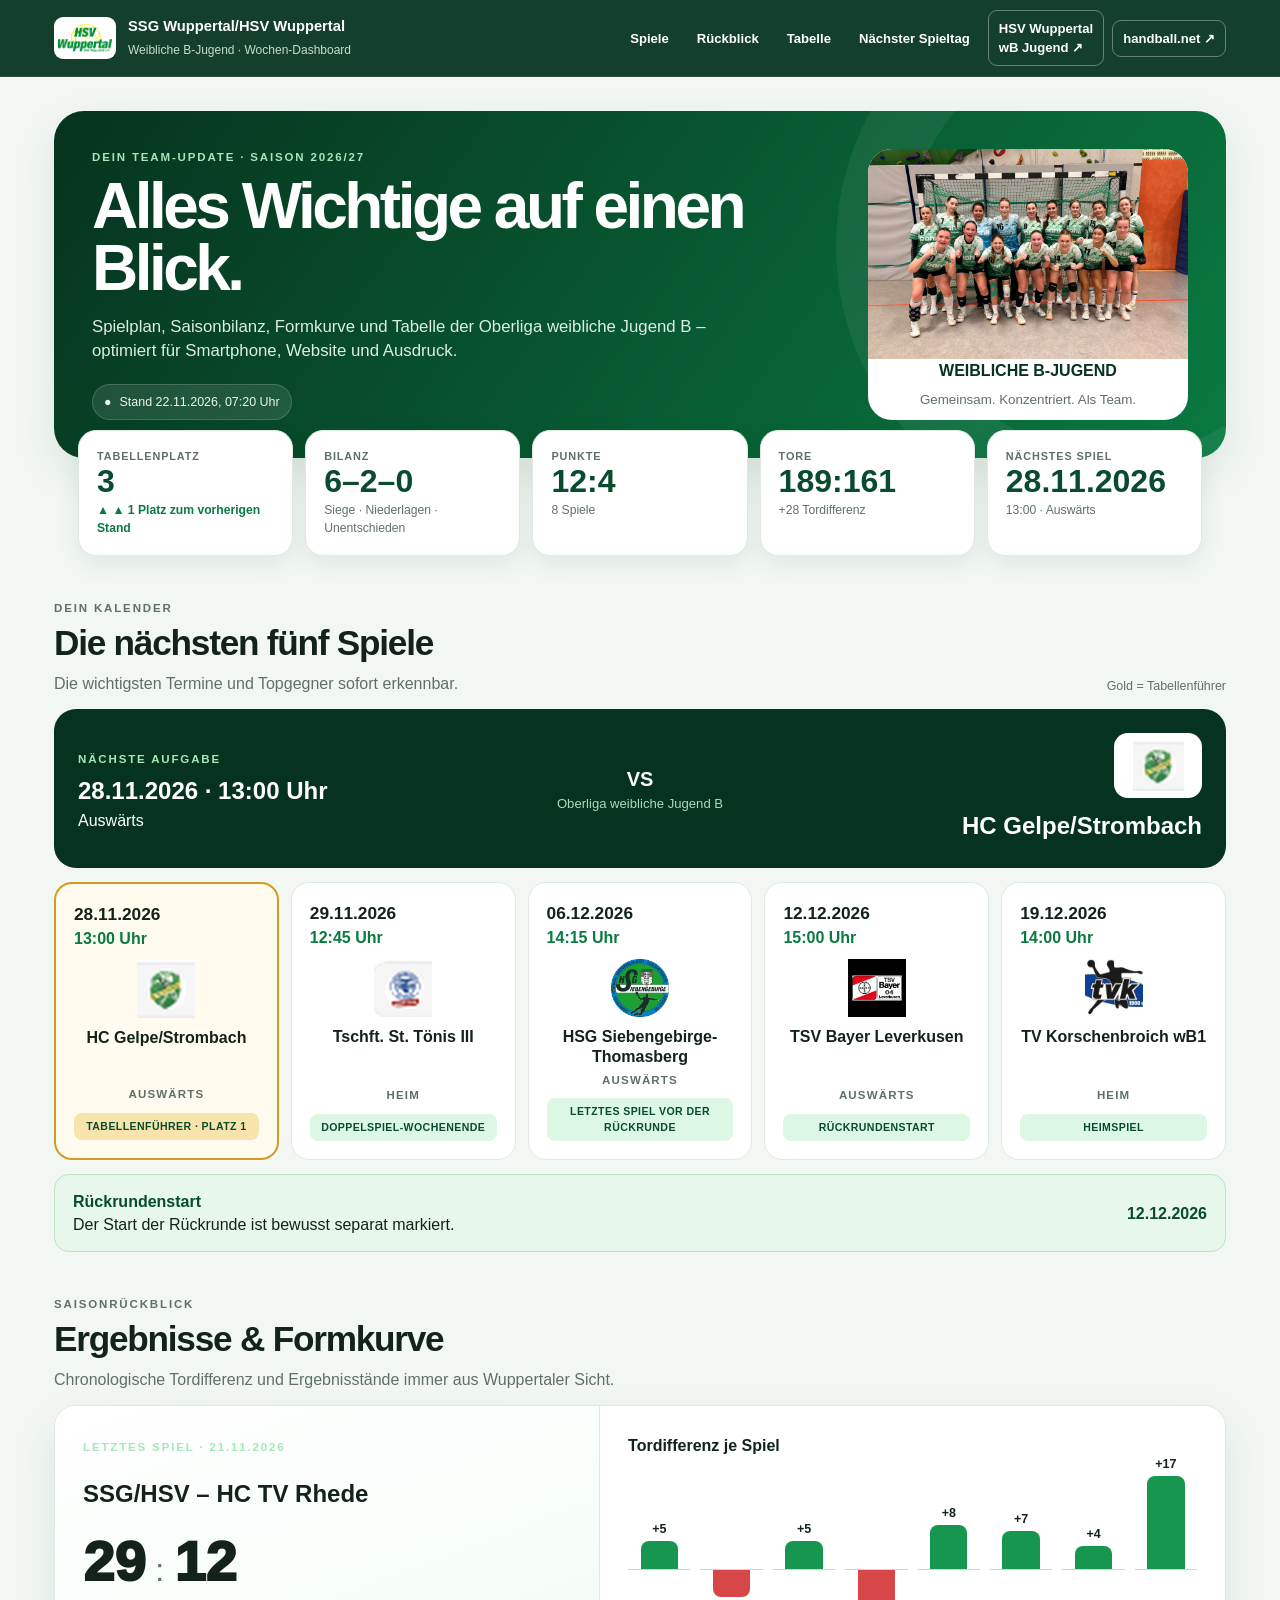
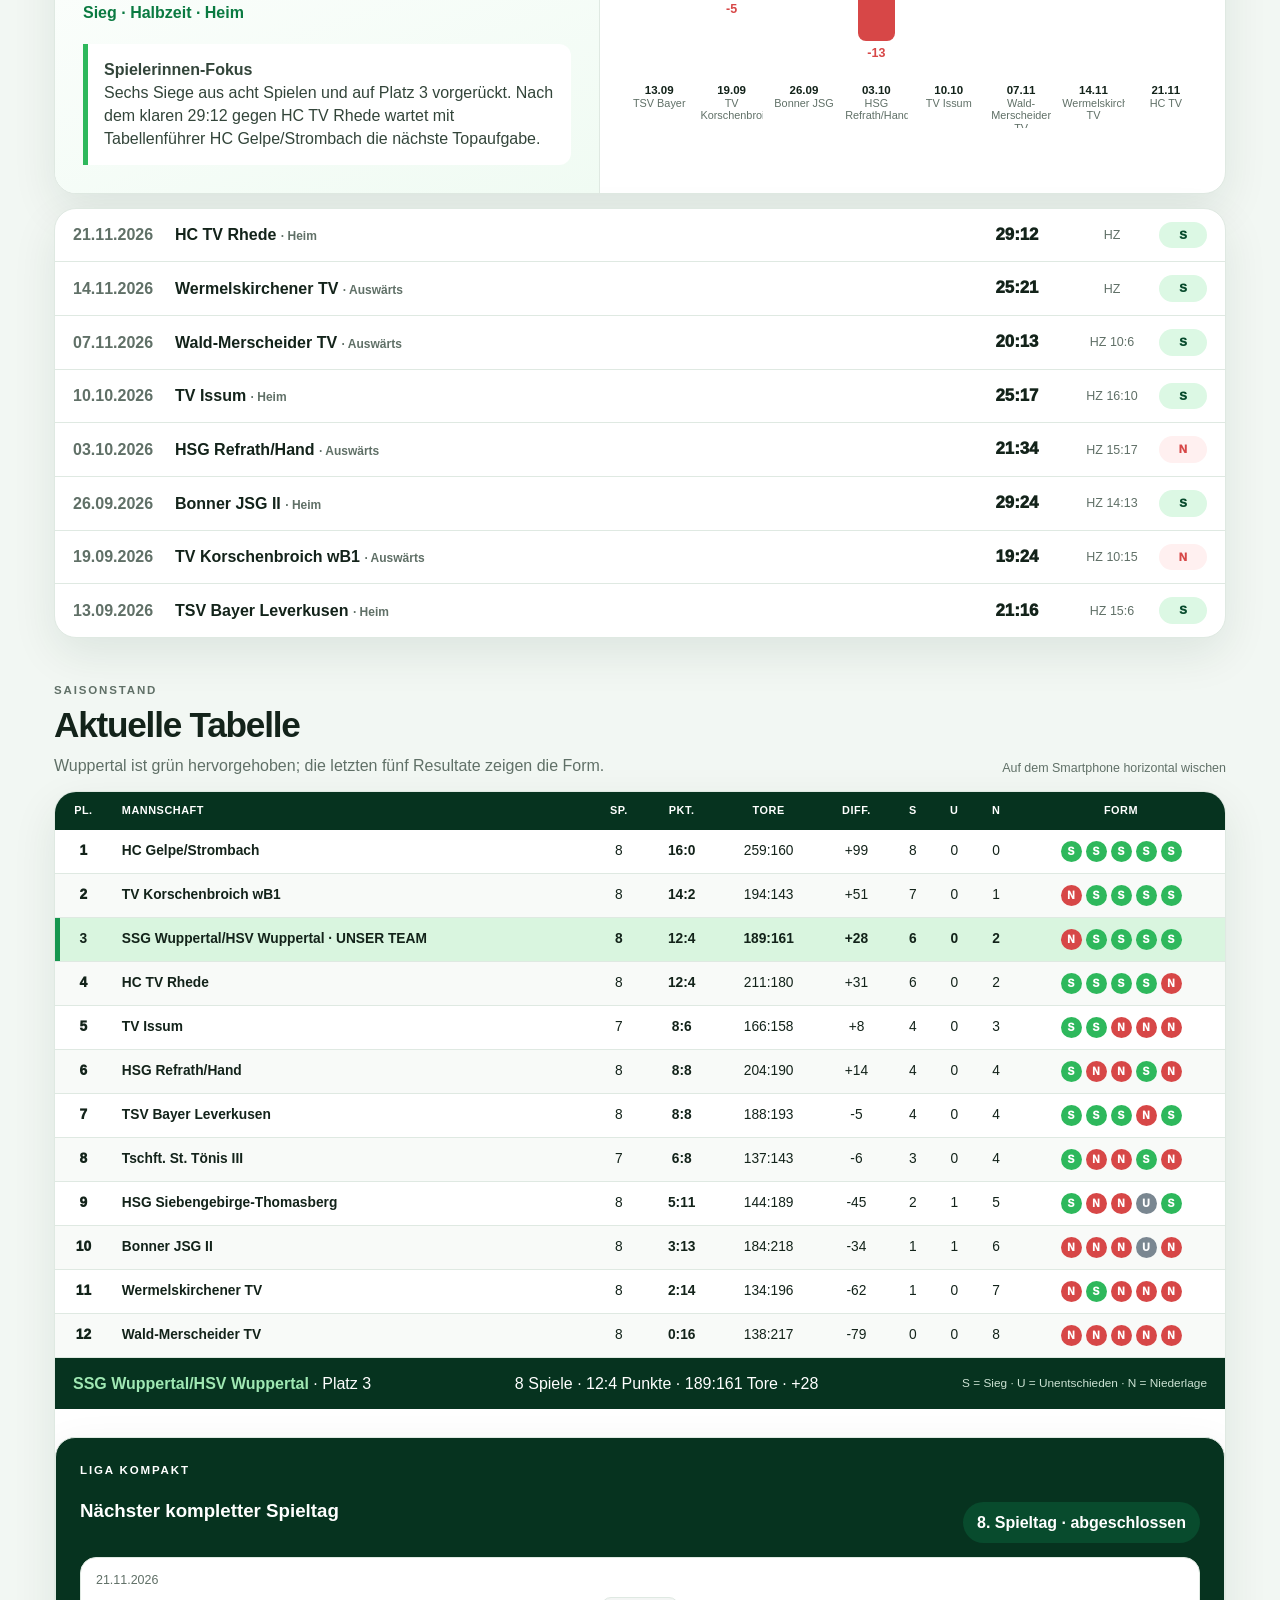
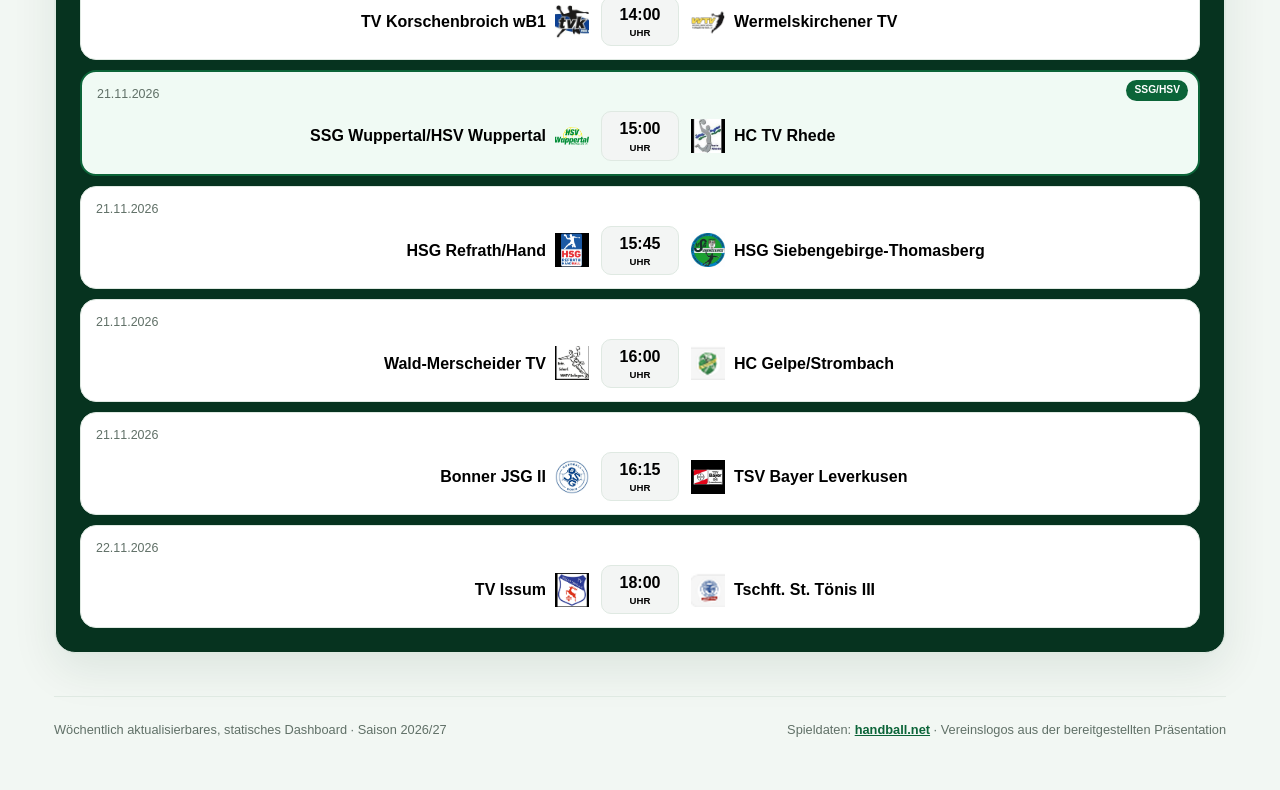
==== commit 19d59d82: "Add files via upload" ====
--- a/index.html
+++ b/index.html
@@ -32,36 +32,6 @@
     }
     @media (max-width: 700px) {
       #naechster-spieltag { padding: 18px; border-radius: 16px; }
-    }
-
-    /* Geschützter Scouting-Link für das Spiel gegen Gelpe */
-    .fixture.scouting-link {
-      cursor: pointer;
-      outline: none;
-      position: relative;
-    }
-    .fixture.scouting-link:hover,
-    .fixture.scouting-link:focus-visible {
-      transform: translateY(-2px);
-      box-shadow: 0 12px 28px rgba(6, 51, 31, .20);
-    }
-    .fixture.scouting-link:focus-visible {
-      outline: 3px solid #d6a928;
-      outline-offset: 3px;
-    }
-    .fixture.scouting-link .badge {
-      background: #06331f;
-      color: #fff;
-    }
-    .fixture.scouting-link::after {
-      content: "Scouting 🔒";
-      position: absolute;
-      right: 12px;
-      bottom: 10px;
-      font-weight: 800;
-      font-size: .72rem;
-      letter-spacing: .02em;
-      color: #06331f;
     }
   
       /* Mobile Header Fix */
@@ -134,39 +104,80 @@
       "use strict";
 
       const scoutingFile = "HSV_Wuppertal_Scouting_Gelpe.html";
-      const expectedPassword = "all4one";
-
-      const openProtectedScouting = () => {
-        const enteredPassword = window.prompt("Passwort für das Gelpe-Scouting:");
-        if (enteredPassword === null) return;
-        if (enteredPassword === expectedPassword) {
-          window.location.href = scoutingFile;
-        } else {
-          window.alert("Falsches Passwort.");
-        }
-      };
-
+      const scoutingPassword = "all4one";
       const gelpeCard = Array.from(document.querySelectorAll("#fixtures .fixture")).find((card) =>
         card.textContent.includes("HC Gelpe/Strombach")
       );
 
       if (!gelpeCard) return;
 
-      gelpeCard.classList.add("scouting-link");
-      gelpeCard.setAttribute("role", "link");
-      gelpeCard.setAttribute("tabindex", "0");
-      gelpeCard.setAttribute("aria-label", "Passwortgeschütztes Scouting für HC Gelpe/Strombach öffnen");
-      gelpeCard.setAttribute("title", "Gelpe-Scouting öffnen (passwortgeschützt)");
+      gelpeCard.addEventListener("click", () => {
+        const passwordTab = window.open("about:blank", "_blank");
+        if (!passwordTab) {
+          window.alert("Der neue Tab konnte nicht geöffnet werden. Bitte Pop-ups für diese Seite erlauben.");
+          return;
+        }
 
-      const badge = gelpeCard.querySelector(".badge");
-      if (badge) badge.textContent = "Scouting öffnen · Passwort";
+        const targetUrl = new URL(scoutingFile, window.location.href).href;
+        const passwordDocument = passwordTab.document;
+        passwordDocument.open();
+        passwordDocument.write(`<!doctype html>
+<html lang="de">
+<head>
+  <meta charset="utf-8">
+  <meta name="viewport" content="width=device-width,initial-scale=1">
+  <meta name="robots" content="noindex, nofollow, noarchive, nosnippet">
+  <meta name="theme-color" content="#06331f">
+  <title>Scouting · Passwort</title>
+  <style>
+    :root { color-scheme: light; font-family: Inter, system-ui, -apple-system, BlinkMacSystemFont, "Segoe UI", sans-serif; }
+    * { box-sizing: border-box; }
+    body { margin: 0; min-height: 100vh; display: grid; place-items: center; padding: 24px; background: #eef4f0; color: #13211a; }
+    main { width: min(100%, 420px); padding: 30px; border: 1px solid #cfdcd3; border-radius: 20px; background: #fff; box-shadow: 0 18px 50px rgba(6, 51, 31, .14); }
+    .eyebrow { margin: 0 0 8px; color: #146c3a; font-size: .78rem; font-weight: 800; letter-spacing: .08em; text-transform: uppercase; }
+    h1 { margin: 0 0 10px; font-size: clamp(1.65rem, 6vw, 2.2rem); line-height: 1.05; }
+    p { margin: 0 0 22px; color: #5c6b7a; line-height: 1.5; }
+    label { display: block; margin-bottom: 7px; font-weight: 750; }
+    input { width: 100%; min-height: 48px; padding: 11px 13px; border: 1px solid #9fb3a7; border-radius: 10px; font: inherit; color: #13211a; background: #fff; }
+    input:focus { outline: 3px solid rgba(20, 108, 58, .22); border-color: #146c3a; }
+    button { width: 100%; min-height: 48px; margin-top: 14px; border: 0; border-radius: 10px; padding: 11px 16px; background: #06331f; color: #fff; font: inherit; font-weight: 800; cursor: pointer; }
+    button:hover { background: #0a4a2e; }
+    #password-error { min-height: 1.4em; margin: 12px 0 0; color: #b42318; font-size: .92rem; font-weight: 700; }
+  </style>
+</head>
+<body>
+  <main>
+    <p class="eyebrow">HSV Wuppertal · Scouting</p>
+    <h1>Passwort erforderlich</h1>
+    <p>Bitte Passwort eingeben, um das Scouting gegen HC Gelpe/Strombach zu öffnen.</p>
+    <form id="password-form">
+      <label for="scouting-password">Passwort</label>
+      <input id="scouting-password" name="password" type="password" autocomplete="current-password" required autofocus>
+      <button type="submit">Scouting öffnen</button>
+      <p id="password-error" role="alert" aria-live="polite"></p>
+    </form>
+  </main>
+</body>
+</html>`);
+        passwordDocument.close();
 
-      gelpeCard.addEventListener("click", openProtectedScouting);
-      gelpeCard.addEventListener("keydown", (event) => {
-        if (event.key === "Enter" || event.key === " ") {
+        const passwordForm = passwordDocument.getElementById("password-form");
+        const passwordInput = passwordDocument.getElementById("scouting-password");
+        const passwordError = passwordDocument.getElementById("password-error");
+
+        passwordForm.addEventListener("submit", (event) => {
           event.preventDefault();
-          openProtectedScouting();
-        }
+          if (passwordInput.value === scoutingPassword) {
+            passwordTab.location.replace(targetUrl);
+            return;
+          }
+          passwordError.textContent = "Falsches Passwort.";
+          passwordInput.value = "";
+          passwordInput.focus();
+        });
+
+        passwordTab.opener = null;
+        passwordInput.focus();
       });
     })();
   </script>
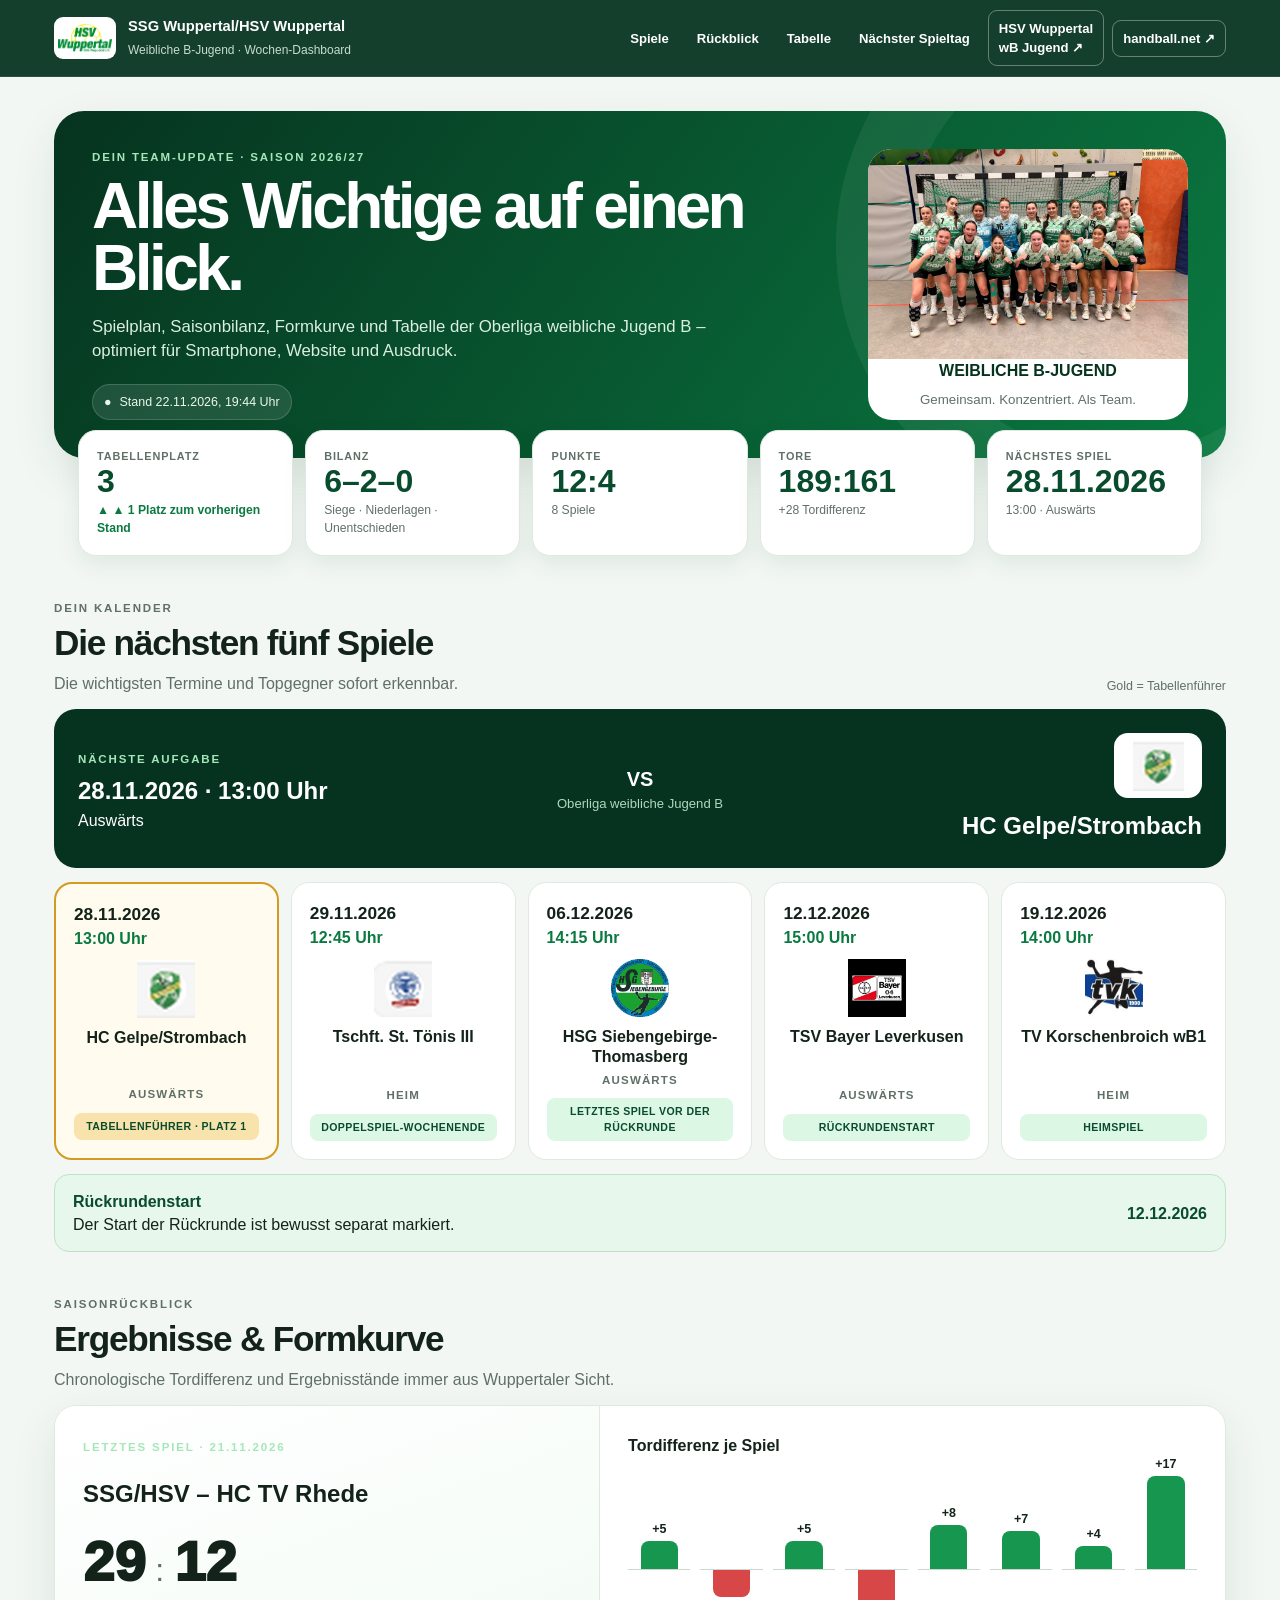
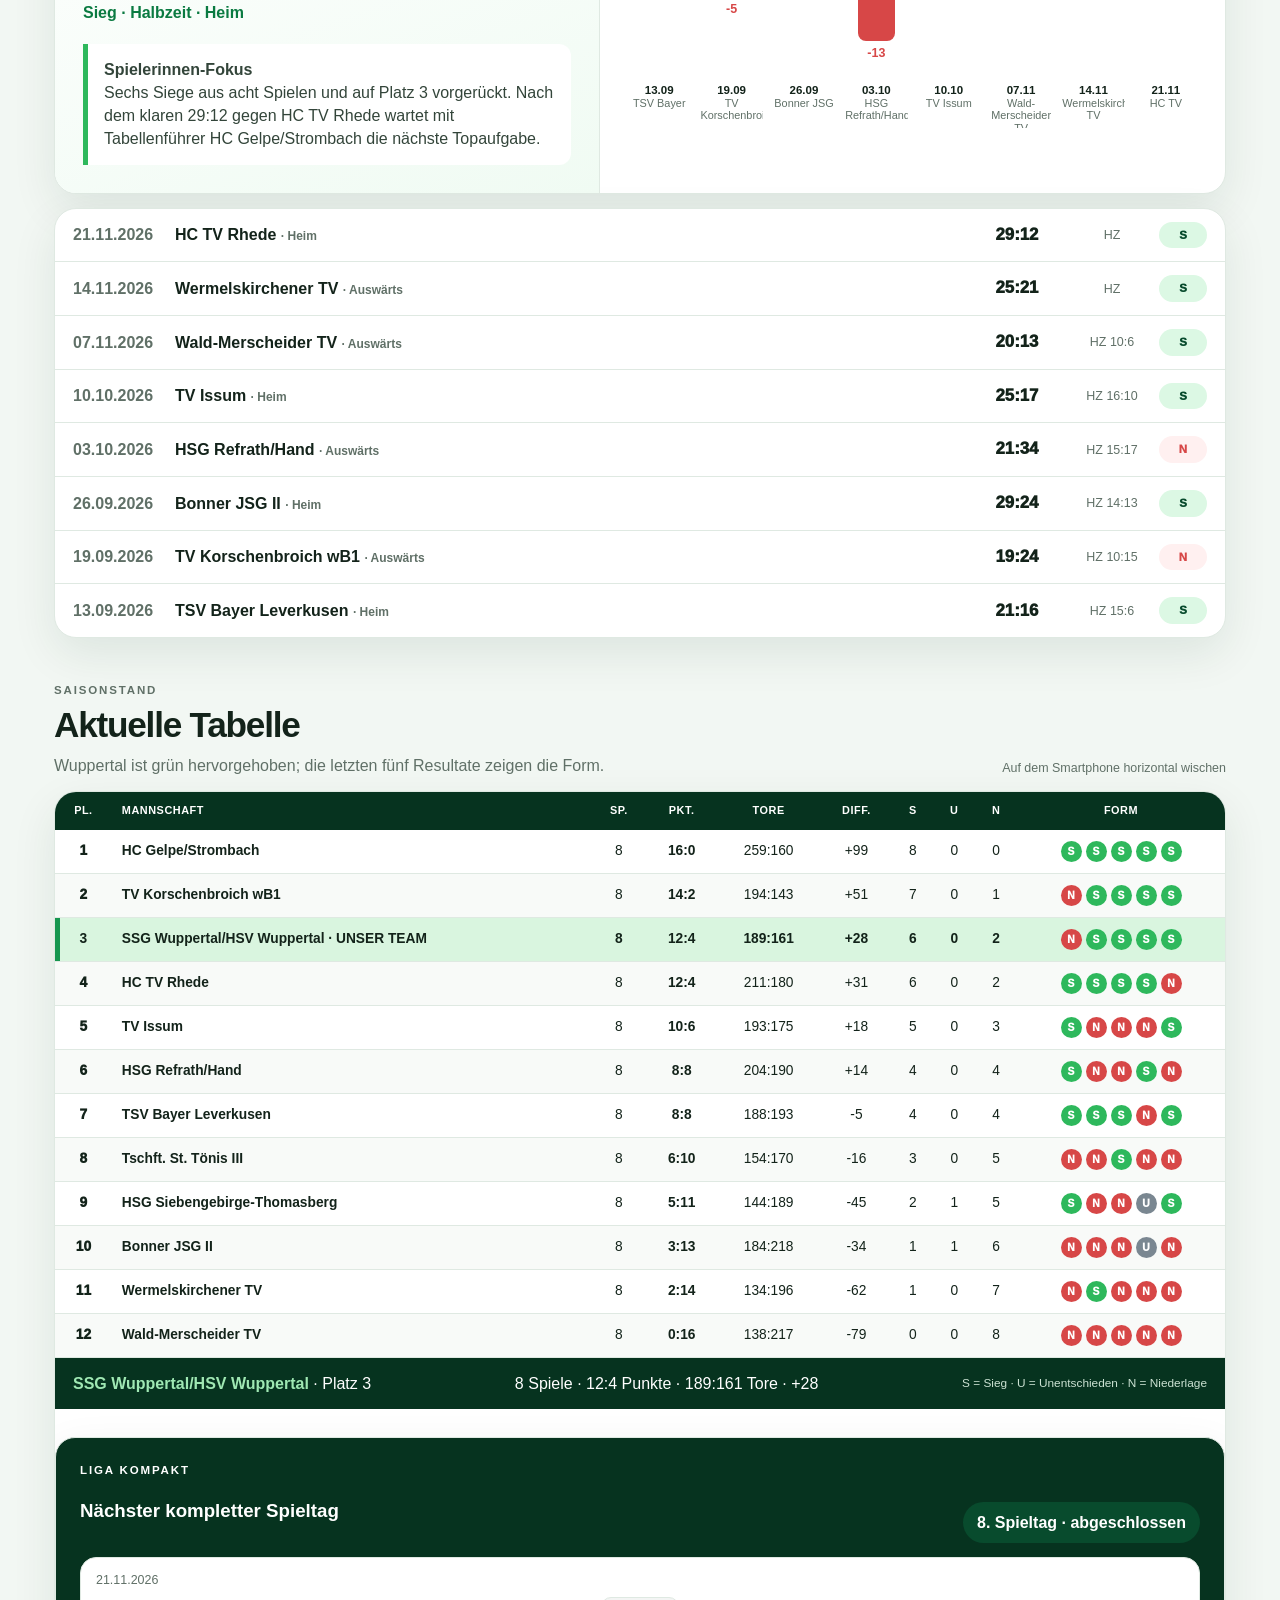
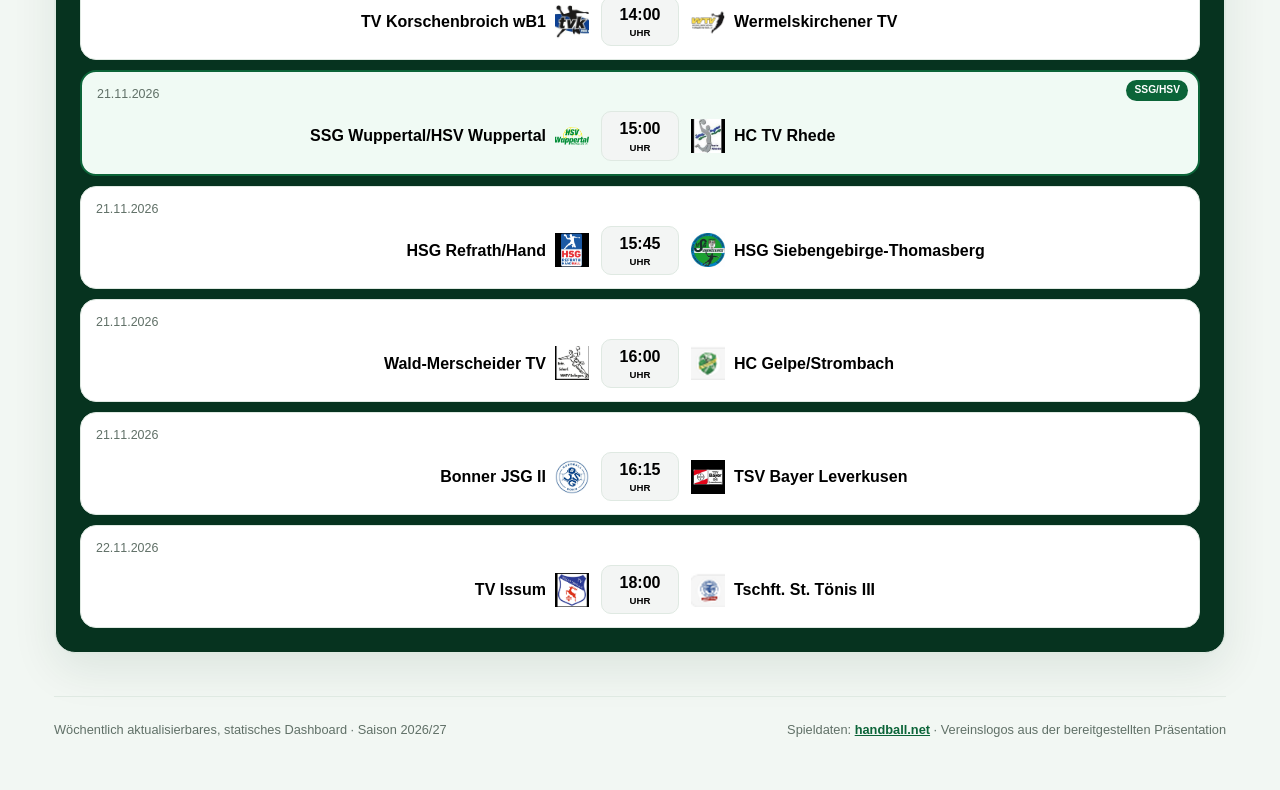
==== commit a04c3227: "Add files via upload" ====
--- a/index.html
+++ b/index.html
@@ -53,6 +53,20 @@
         .nav a, .nav .button { padding:8px 6px; font-size:.74rem; }
         .brand img { max-width:44px; }
       }
+
+      /* Passwortgeschützte Scouting-Links in den Spielkarten */
+      #fixtures .fixture.scouting-link {
+        cursor: pointer;
+        transition: transform .18s ease, box-shadow .18s ease, outline-color .18s ease;
+      }
+      #fixtures .fixture.scouting-link:hover {
+        transform: translateY(-2px);
+        box-shadow: 0 14px 30px rgba(6, 51, 31, .14);
+      }
+      #fixtures .fixture.scouting-link:focus-visible {
+        outline: 3px solid #146c3a;
+        outline-offset: 3px;
+      }
 </style>
 </head>
 <body>
@@ -103,22 +117,28 @@
     (() => {
       "use strict";
 
-      const scoutingFile = "HSV_Wuppertal_Scouting_Gelpe.html";
       const scoutingPassword = "all4one";
-      const gelpeCard = Array.from(document.querySelectorAll("#fixtures .fixture")).find((card) =>
-        card.textContent.includes("HC Gelpe/Strombach")
-      );
-
-      if (!gelpeCard) return;
-
-      gelpeCard.addEventListener("click", () => {
+      const scoutingLinks = [
+        {
+          opponent: "HC Gelpe/Strombach",
+          file: "HSV_Wuppertal_Scouting_Gelpe.html",
+          passwordText: "Bitte Passwort eingeben, um das Scouting gegen HC Gelpe/Strombach zu öffnen."
+        },
+        {
+          opponent: "Tschft. St. Tönis III",
+          file: "HSV_Wuppertal_Scouting_St_Toenis.html",
+          passwordText: "Bitte Passwort eingeben, um das Scouting gegen Tschft. St. Tönis III zu öffnen."
+        }
+      ];
+
+      function openProtectedScouting(config) {
         const passwordTab = window.open("about:blank", "_blank");
         if (!passwordTab) {
           window.alert("Der neue Tab konnte nicht geöffnet werden. Bitte Pop-ups für diese Seite erlauben.");
           return;
         }
 
-        const targetUrl = new URL(scoutingFile, window.location.href).href;
+        const targetUrl = new URL(config.file, window.location.href).href;
         const passwordDocument = passwordTab.document;
         passwordDocument.open();
         passwordDocument.write(`<!doctype html>
@@ -149,7 +169,7 @@
   <main>
     <p class="eyebrow">HSV Wuppertal · Scouting</p>
     <h1>Passwort erforderlich</h1>
-    <p>Bitte Passwort eingeben, um das Scouting gegen HC Gelpe/Strombach zu öffnen.</p>
+    <p>${config.passwordText}</p>
     <form id="password-form">
       <label for="scouting-password">Passwort</label>
       <input id="scouting-password" name="password" type="password" autocomplete="current-password" required autofocus>
@@ -178,6 +198,31 @@
 
         passwordTab.opener = null;
         passwordInput.focus();
+      }
+
+      const fixtureCards = Array.from(document.querySelectorAll("#fixtures .fixture"));
+      scoutingLinks.forEach((config) => {
+        const card = fixtureCards.find((item) => item.textContent.includes(config.opponent));
+        if (!card) return;
+
+        card.classList.add("scouting-link");
+        card.setAttribute("role", "link");
+        card.setAttribute("tabindex", "0");
+        card.setAttribute("aria-label", `${config.opponent}: passwortgeschütztes Scouting in neuem Tab öffnen`);
+        card.setAttribute("title", "Passwortgeschütztes Scouting in neuem Tab öffnen");
+
+        if (config.opponent === "HC Gelpe/Strombach") {
+          const badge = card.querySelector(".badge");
+          if (badge) badge.textContent = "TABELLENFÜHRER · PLATZ 1";
+        }
+
+        card.addEventListener("click", () => openProtectedScouting(config));
+        card.addEventListener("keydown", (event) => {
+          if (event.key === "Enter" || event.key === " ") {
+            event.preventDefault();
+            openProtectedScouting(config);
+          }
+        });
       });
     })();
   </script>
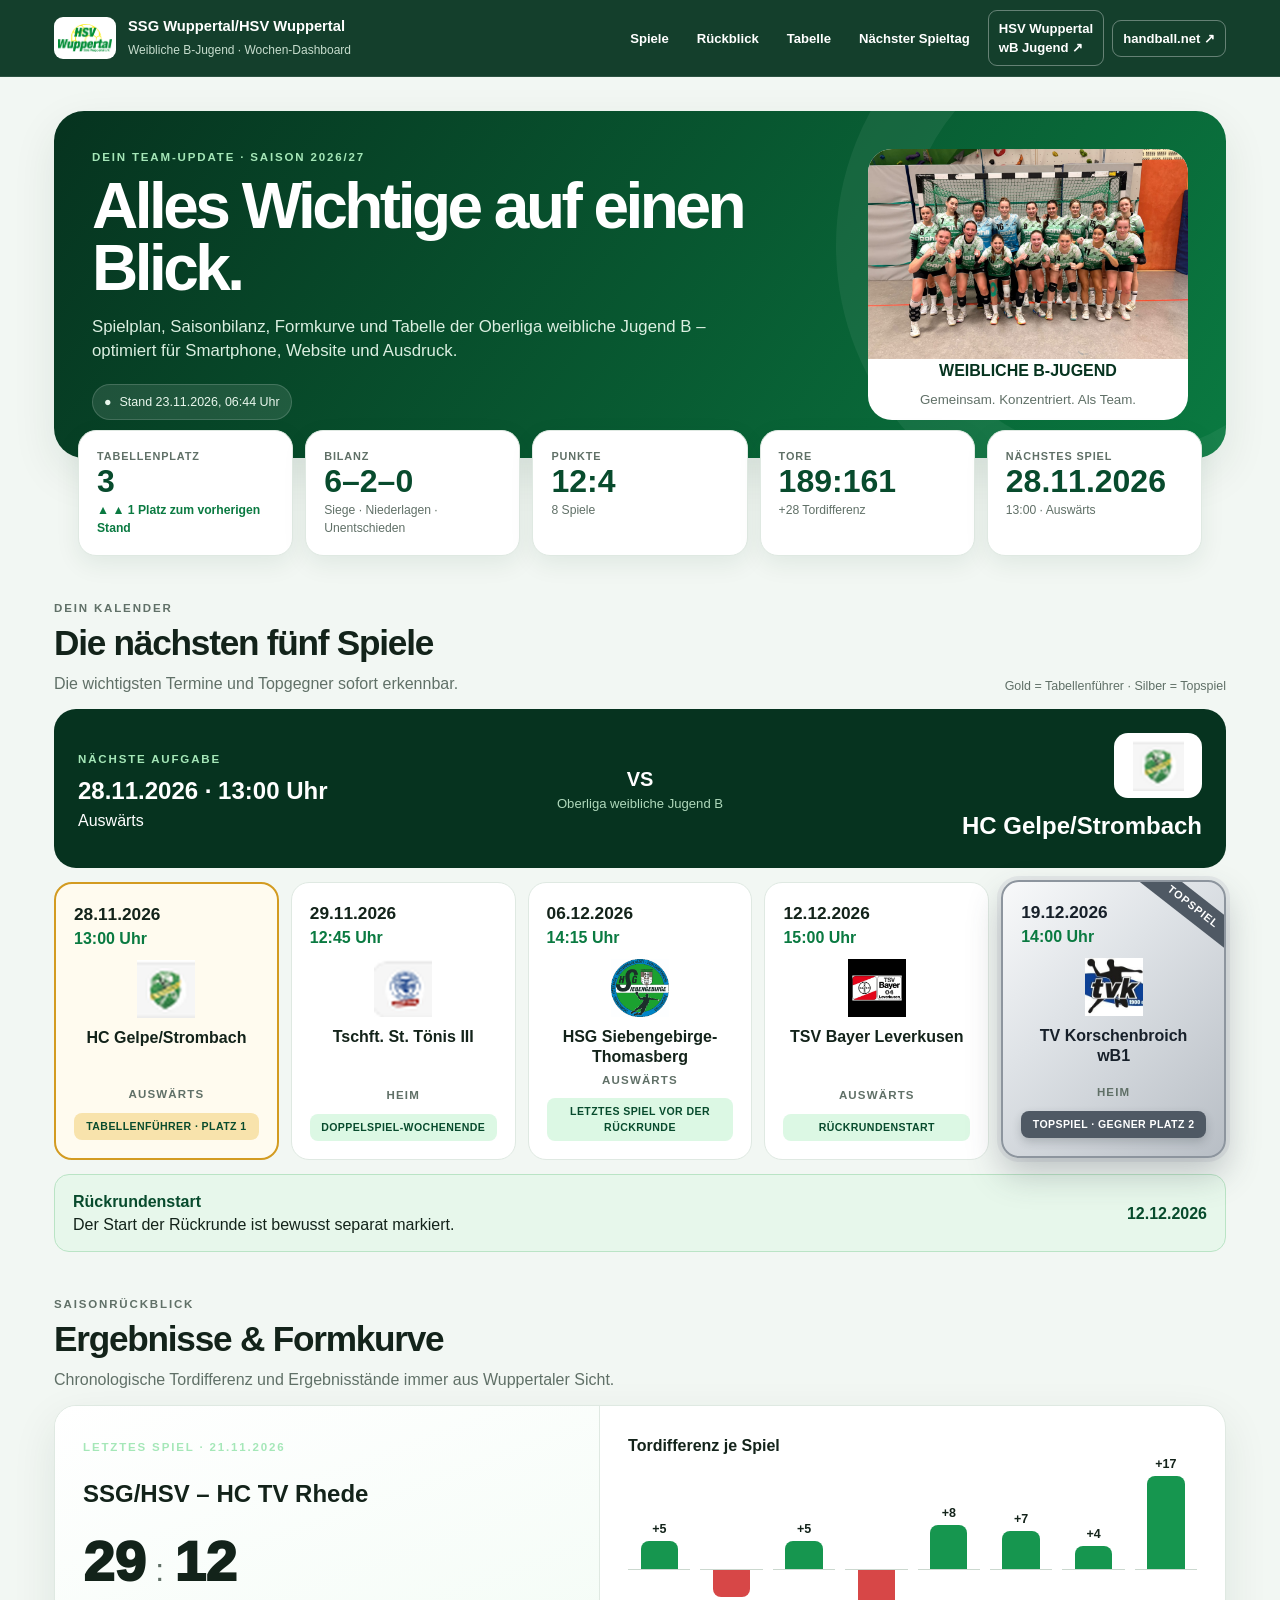
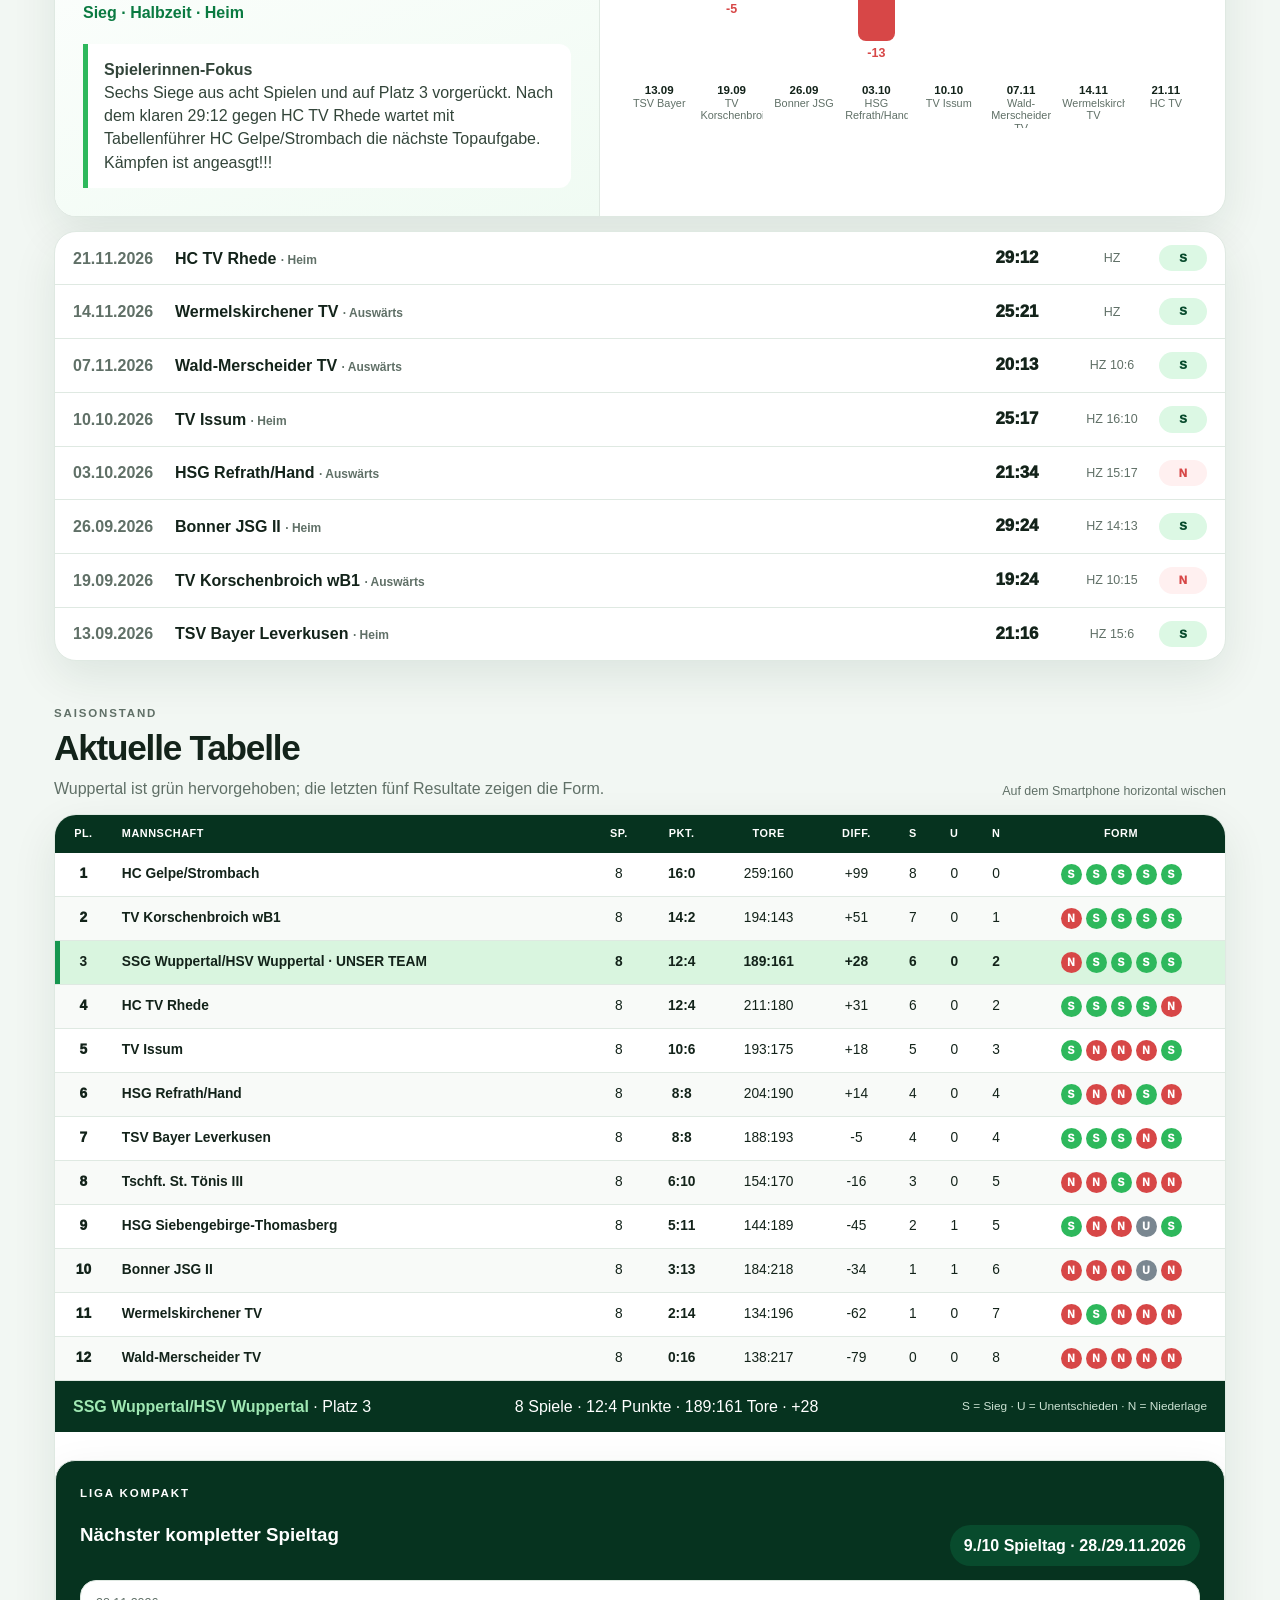
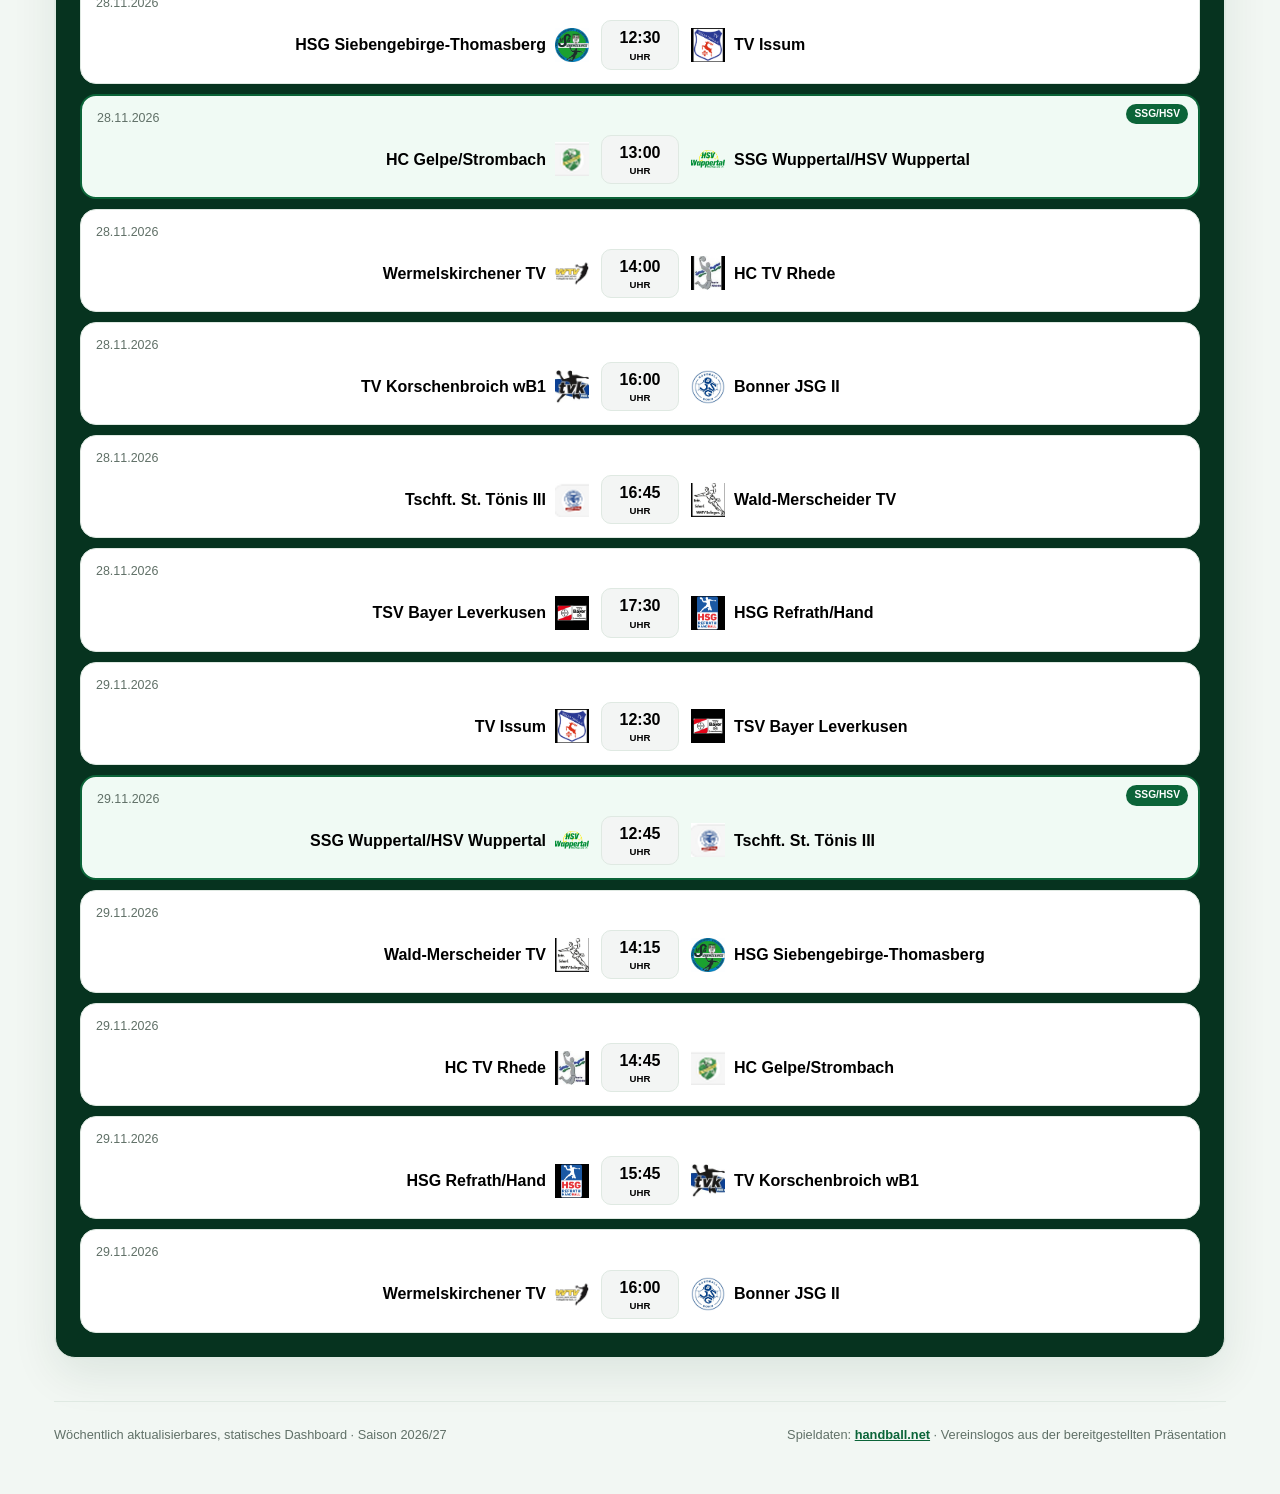
==== commit 03c10c01: "Add files via upload" ====
--- a/index.html
+++ b/index.html
@@ -67,6 +67,7 @@
         outline: 3px solid #146c3a;
         outline-offset: 3px;
       }
+
 </style>
 </head>
 <body>
@@ -90,7 +91,7 @@
     </section>
     <section class="kpis" id="kpis" aria-label="Saisonkennzahlen"></section>
     <section class="section" id="spiele" aria-labelledby="spiele-title">
-      <div class="section-head"><div><p class="eyebrow">Dein Kalender</p><h2 id="spiele-title">Die nächsten fünf Spiele</h2><p>Die wichtigsten Termine und Topgegner sofort erkennbar.</p></div><span class="section-note">Gold = Tabellenführer</span></div>
+      <div class="section-head"><div><p class="eyebrow">Dein Kalender</p><h2 id="spiele-title">Die nächsten fünf Spiele</h2><p>Die wichtigsten Termine und Topgegner sofort erkennbar.</p></div><span class="section-note">Gold = Tabellenführer · Silber = Topspiel</span></div>
       <div class="next-game" id="next-game"></div><div class="fixtures" id="fixtures"></div>
       <div class="round-banner"><span><strong>Rückrundenstart</strong><br>Der Start der Rückrunde ist bewusst separat markiert.</span><strong id="round-date">12.12.2026</strong></div>
     </section>
@@ -201,6 +202,25 @@
       }
 
       const fixtureCards = Array.from(document.querySelectorAll("#fixtures .fixture"));
+
+      const topGame = fixtureCards.find((item) =>
+        item.textContent.includes("Korschenbroich") && /19\.12(?:\.2026)?/.test(item.textContent)
+      );
+      if (topGame) {
+        topGame.classList.add("topspiel-silber");
+        topGame.setAttribute("data-topspiel", "true");
+        topGame.setAttribute("title", "Topspiel gegen den Tabellenzweiten TV Korschenbroich");
+
+        let topGameBadge = topGame.querySelector(".badge");
+        if (!topGameBadge) {
+          topGameBadge = document.createElement("span");
+          topGameBadge.className = "badge";
+          topGame.prepend(topGameBadge);
+        }
+        topGameBadge.classList.add("topspiel-badge");
+        topGameBadge.textContent = "TOPSPIEL · GEGNER PLATZ 2";
+      }
+
       scoutingLinks.forEach((config) => {
         const card = fixtureCards.find((item) => item.textContent.includes(config.opponent));
         if (!card) return;
--- a/styles.css
+++ b/styles.css
@@ -60,3 +60,10 @@
 .hero-logo-card{padding:0;overflow:hidden;background:#fff}.hero-logo-card img{display:block;width:100%;max-width:none;height:210px;object-fit:cover;object-position:center 42%}.hero-logo-card small{padding:8px 12px 10px;margin:0}.match-team{display:flex;align-items:center;gap:9px}.match-team img{width:34px;height:34px;object-fit:contain;flex:0 0 34px}.home-team{justify-content:flex-end;text-align:right}.away-team{justify-content:flex-start;text-align:left}.home-team img{order:2}@media(max-width:680px){.hero-logo-card{width:100%;max-width:320px;padding:0}.hero-logo-card img{height:150px}.match-team{gap:5px}.match-team img{width:24px;height:24px;flex-basis:24px}.match-team span{font-size:.72rem}}
 
 .fixture-link{color:inherit;text-decoration:none;cursor:pointer}.fixture-link:hover{transform:translateY(-2px);box-shadow:0 10px 24px rgba(0,0,0,.10)}.fixture-link:focus-visible{outline:3px solid var(--green-500);outline-offset:3px}
+
+/* Topspiel am 19.12. gegen den Tabellenzweiten TV Korschenbroich */
+#fixtures .fixture.topspiel-silber{position:relative;overflow:hidden;border:2px solid #8d959e;background:linear-gradient(135deg,#f8f9fa 0%,#dfe3e7 38%,#b8bec5 100%);color:#17202a;box-shadow:0 16px 34px rgba(58,68,79,.28),0 0 0 4px rgba(192,198,204,.28);transform:translateY(-2px)}
+#fixtures .fixture.topspiel-silber::after{content:"TOPSPIEL";position:absolute;top:12px;right:-35px;width:132px;padding:5px 0;background:#4f5964;color:#fff;font-size:.68rem;font-weight:900;letter-spacing:.09em;text-align:center;transform:rotate(38deg);pointer-events:none}
+#fixtures .fixture.topspiel-silber .badge.topspiel-badge{border-color:#707982;background:#4f5964;color:#fff;box-shadow:0 4px 10px rgba(32,39,46,.2)}
+#fixtures .fixture.topspiel-silber:hover{transform:translateY(-4px);box-shadow:0 20px 40px rgba(58,68,79,.34),0 0 0 5px rgba(192,198,204,.34)}
+@media(prefers-reduced-motion:reduce){#fixtures .fixture.topspiel-silber,#fixtures .fixture.topspiel-silber:hover{transform:none}}
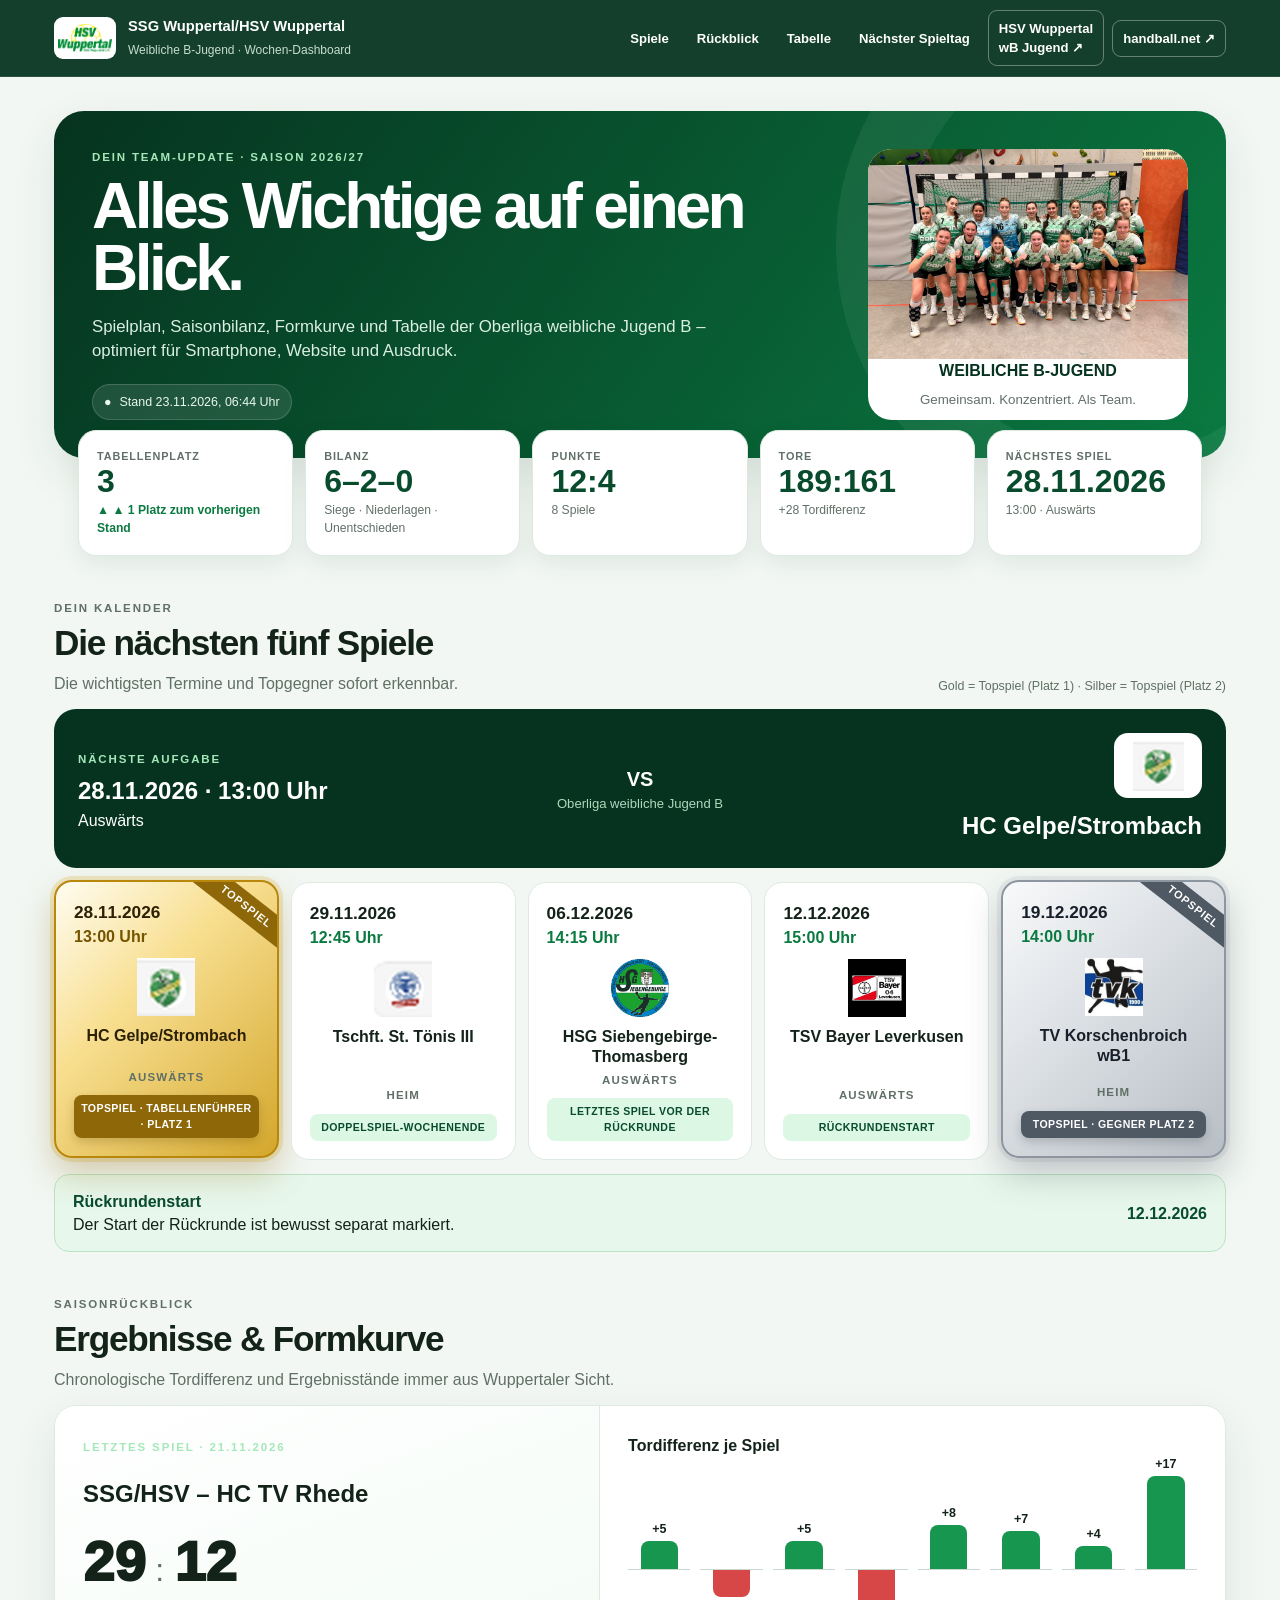
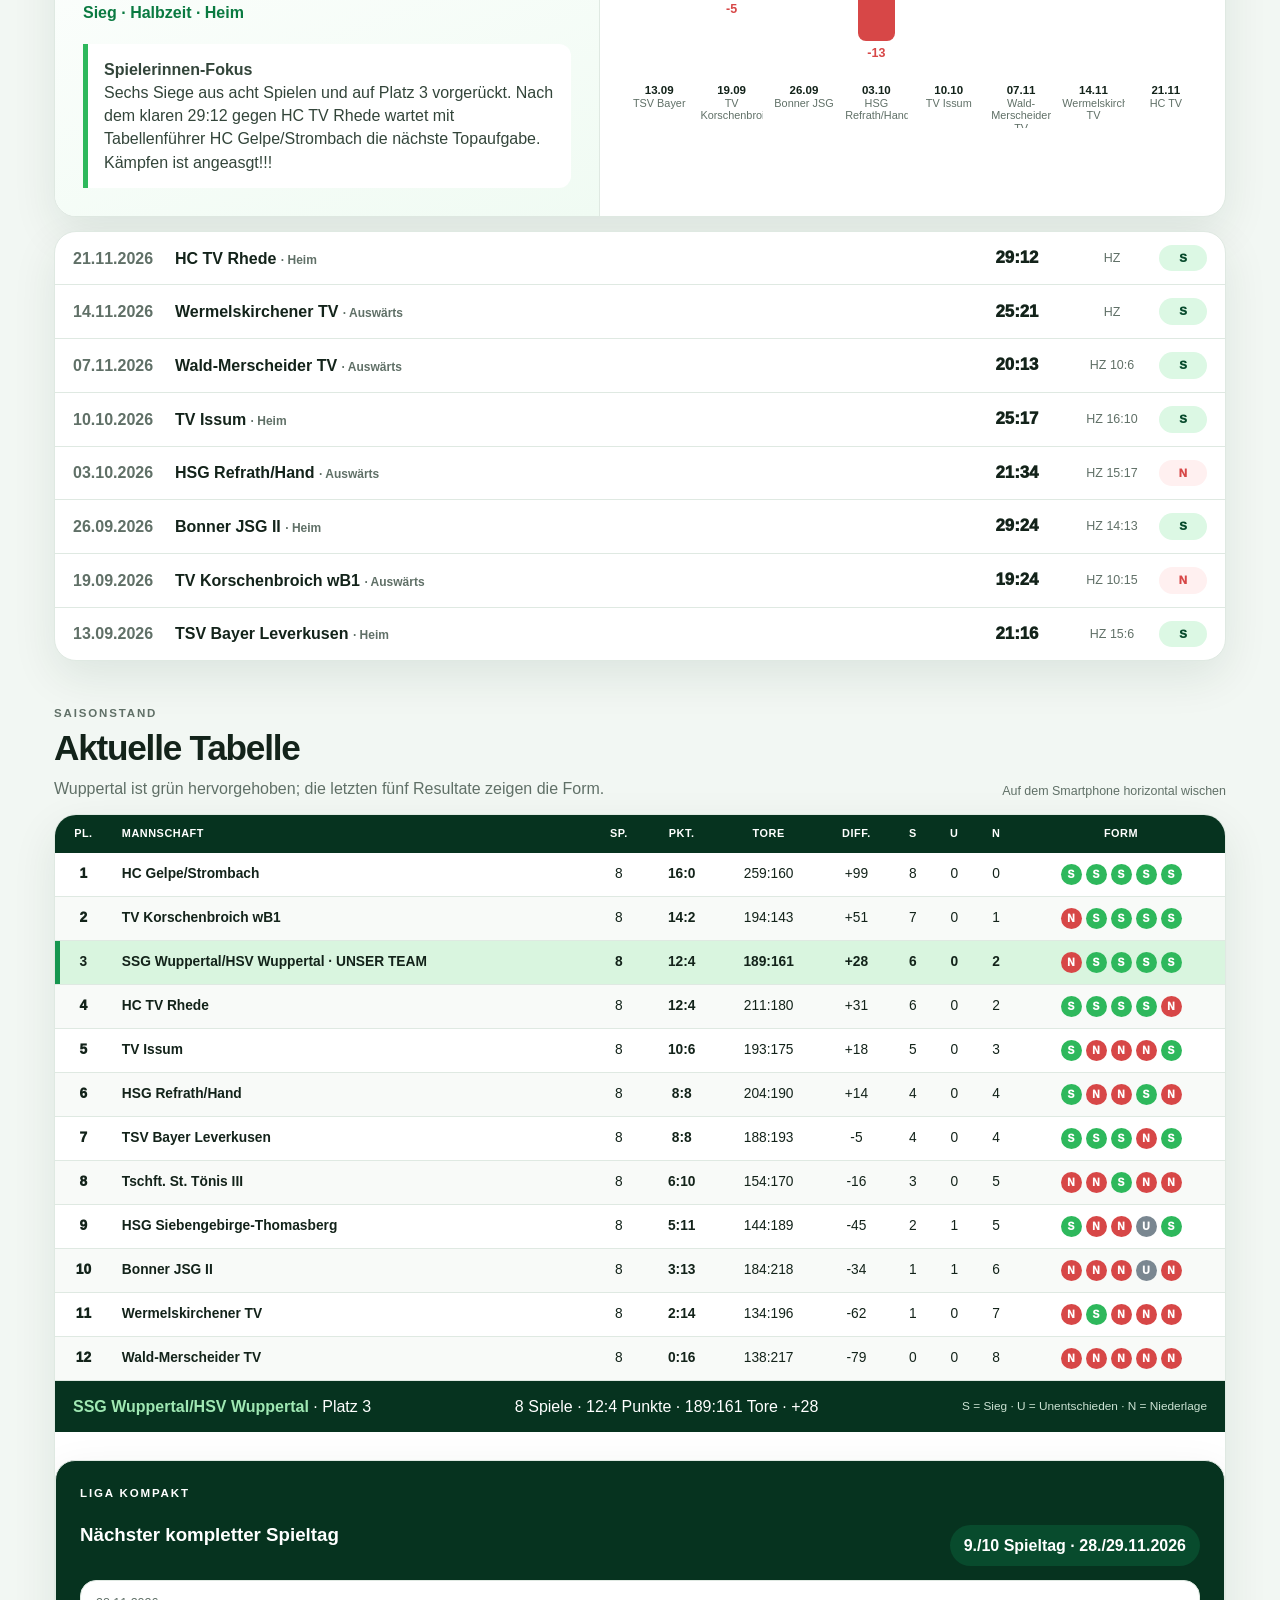
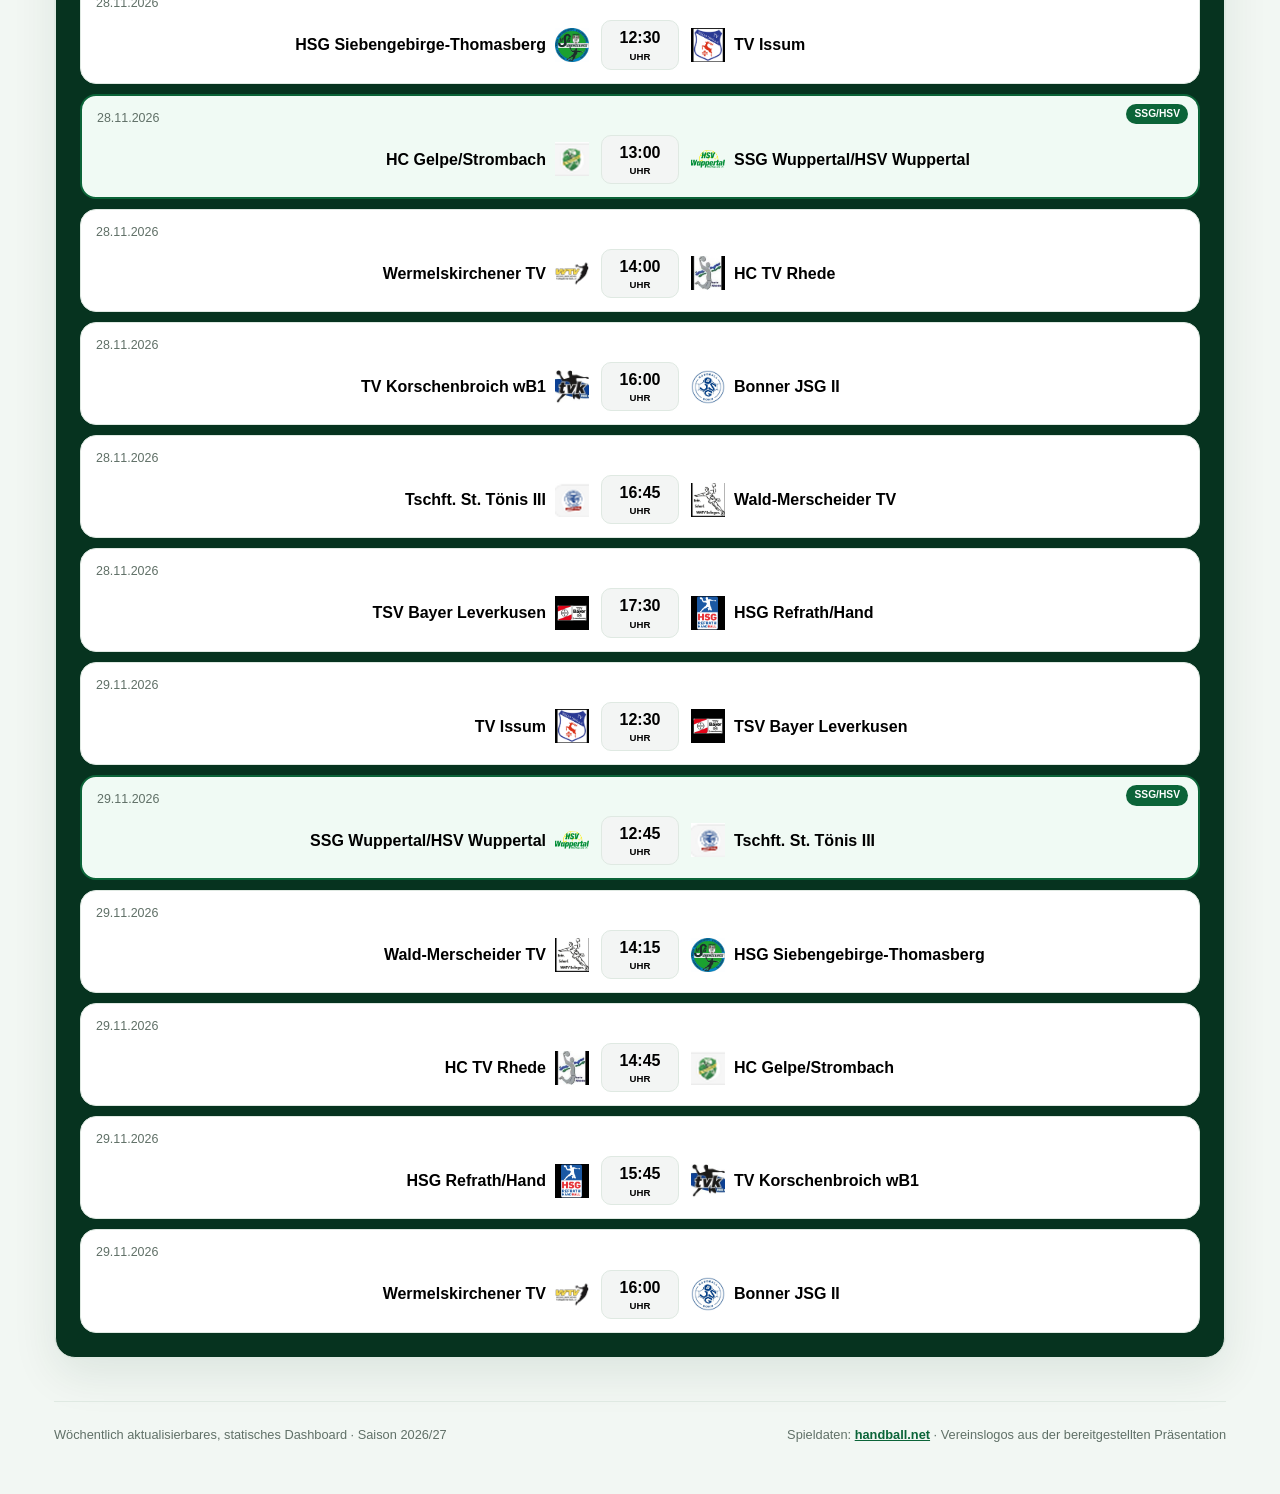
==== commit 4f2eb86b: "Add files via upload" ====
--- a/index.html
+++ b/index.html
@@ -91,7 +91,7 @@
     </section>
     <section class="kpis" id="kpis" aria-label="Saisonkennzahlen"></section>
     <section class="section" id="spiele" aria-labelledby="spiele-title">
-      <div class="section-head"><div><p class="eyebrow">Dein Kalender</p><h2 id="spiele-title">Die nächsten fünf Spiele</h2><p>Die wichtigsten Termine und Topgegner sofort erkennbar.</p></div><span class="section-note">Gold = Tabellenführer · Silber = Topspiel</span></div>
+      <div class="section-head"><div><p class="eyebrow">Dein Kalender</p><h2 id="spiele-title">Die nächsten fünf Spiele</h2><p>Die wichtigsten Termine und Topgegner sofort erkennbar.</p></div><span class="section-note">Gold = Topspiel (Platz 1) · Silber = Topspiel (Platz 2)</span></div>
       <div class="next-game" id="next-game"></div><div class="fixtures" id="fixtures"></div>
       <div class="round-banner"><span><strong>Rückrundenstart</strong><br>Der Start der Rückrunde ist bewusst separat markiert.</span><strong id="round-date">12.12.2026</strong></div>
     </section>
@@ -232,8 +232,18 @@
         card.setAttribute("title", "Passwortgeschütztes Scouting in neuem Tab öffnen");
 
         if (config.opponent === "HC Gelpe/Strombach") {
-          const badge = card.querySelector(".badge");
-          if (badge) badge.textContent = "TABELLENFÜHRER · PLATZ 1";
+          card.classList.add("topspiel-gold");
+          card.setAttribute("data-topspiel", "true");
+          card.setAttribute("title", "Topspiel gegen den Tabellenführer HC Gelpe/Strombach");
+
+          let badge = card.querySelector(".badge");
+          if (!badge) {
+            badge = document.createElement("span");
+            badge.className = "badge";
+            card.append(badge);
+          }
+          badge.classList.add("topspiel-badge");
+          badge.textContent = "TOPSPIEL · TABELLENFÜHRER · PLATZ 1";
         }
 
         card.addEventListener("click", () => openProtectedScouting(config));
--- a/styles.css
+++ b/styles.css
@@ -67,3 +67,11 @@
 #fixtures .fixture.topspiel-silber .badge.topspiel-badge{border-color:#707982;background:#4f5964;color:#fff;box-shadow:0 4px 10px rgba(32,39,46,.2)}
 #fixtures .fixture.topspiel-silber:hover{transform:translateY(-4px);box-shadow:0 20px 40px rgba(58,68,79,.34),0 0 0 5px rgba(192,198,204,.34)}
 @media(prefers-reduced-motion:reduce){#fixtures .fixture.topspiel-silber,#fixtures .fixture.topspiel-silber:hover{transform:none}}
+
+/* Topspiel gegen den Tabellenführer HC Gelpe/Strombach */
+#fixtures .fixture.topspiel-gold{position:relative;overflow:hidden;border:2px solid #b8870b;background:linear-gradient(135deg,#fffdf2 0%,#f8df91 38%,#d4a72c 100%);color:#2c2105;box-shadow:0 16px 34px rgba(139,101,7,.3),0 0 0 4px rgba(226,190,82,.3);transform:translateY(-2px)}
+#fixtures .fixture.topspiel-gold::after{content:"TOPSPIEL";position:absolute;top:12px;right:-35px;width:132px;padding:5px 0;background:#8d6708;color:#fff;font-size:.68rem;font-weight:900;letter-spacing:.09em;text-align:center;transform:rotate(38deg);pointer-events:none}
+#fixtures .fixture.topspiel-gold .time{color:#755400}
+#fixtures .fixture.topspiel-gold .badge.topspiel-badge{border-color:#8d6708;background:#8d6708;color:#fff;box-shadow:0 4px 10px rgba(91,66,4,.24)}
+#fixtures .fixture.topspiel-gold:hover{transform:translateY(-4px);box-shadow:0 20px 40px rgba(139,101,7,.38),0 0 0 5px rgba(226,190,82,.38)}
+@media(prefers-reduced-motion:reduce){#fixtures .fixture.topspiel-gold,#fixtures .fixture.topspiel-gold:hover{transform:none}}
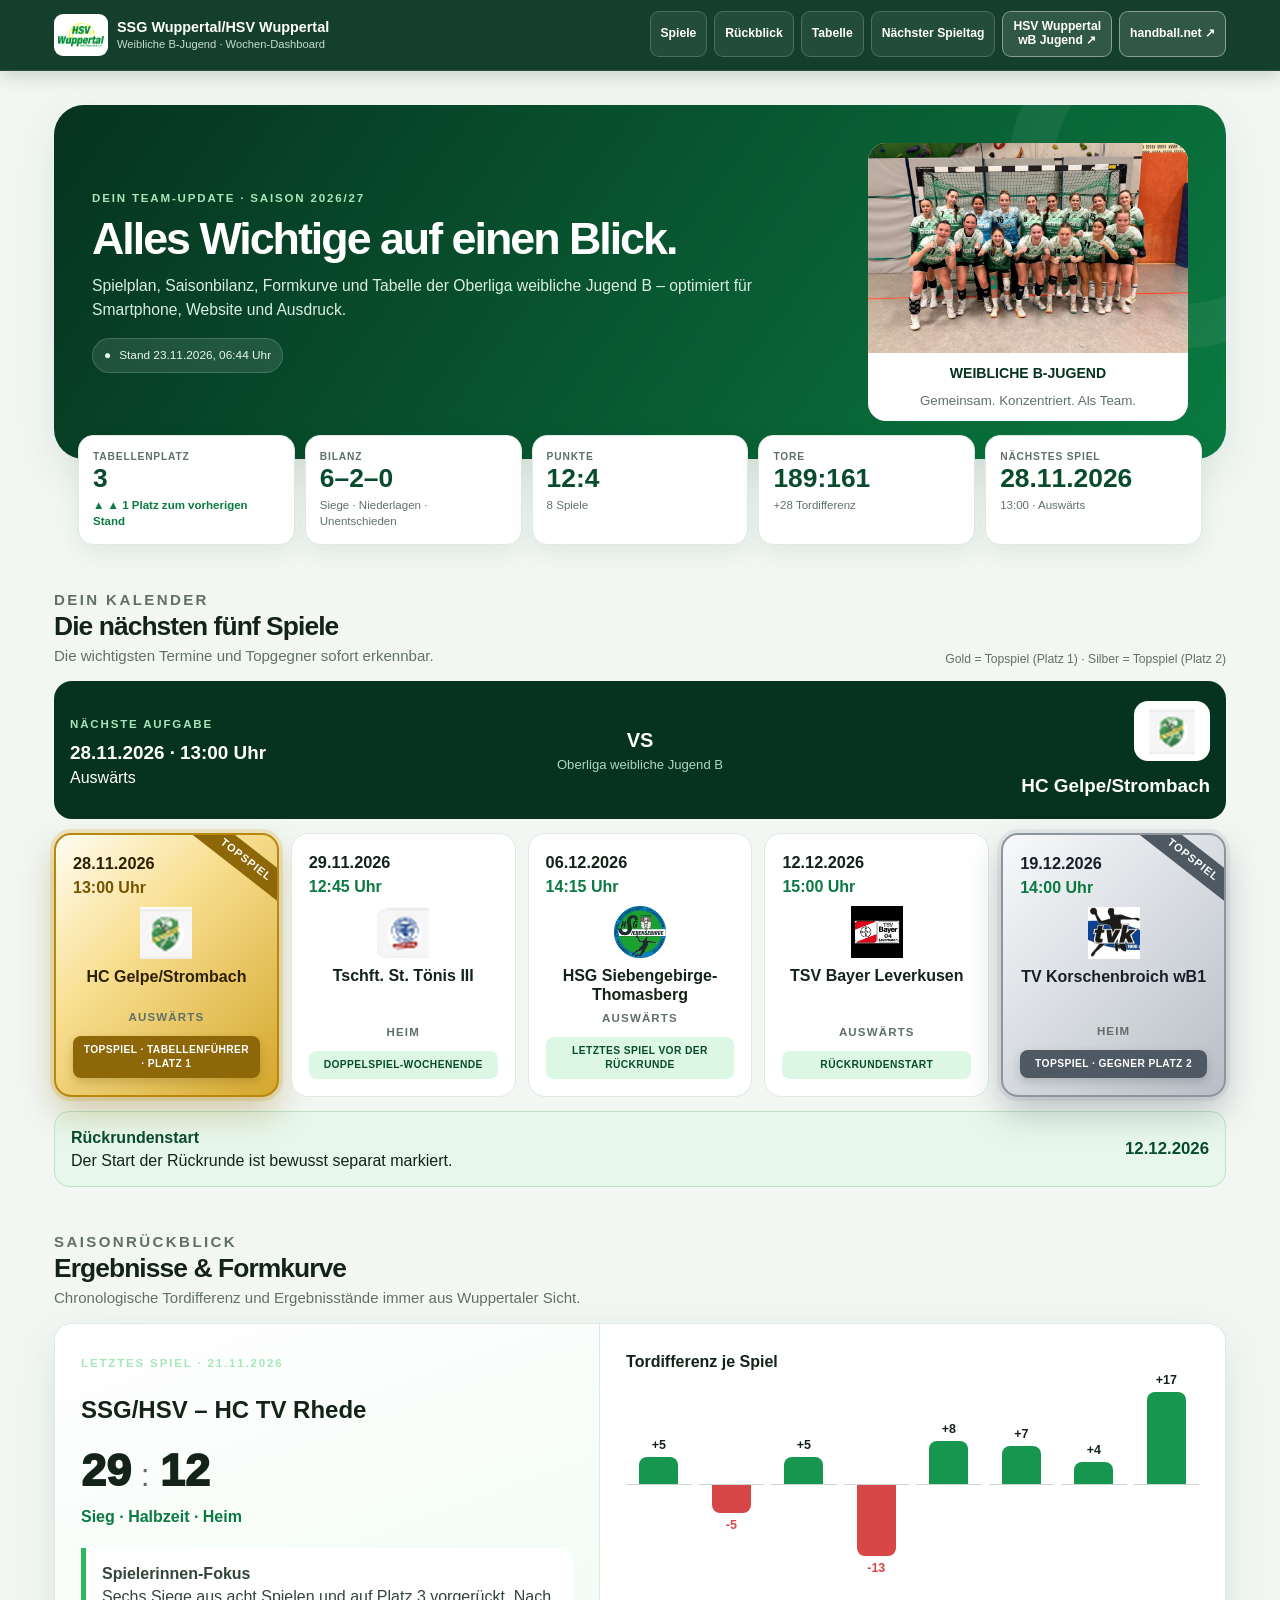
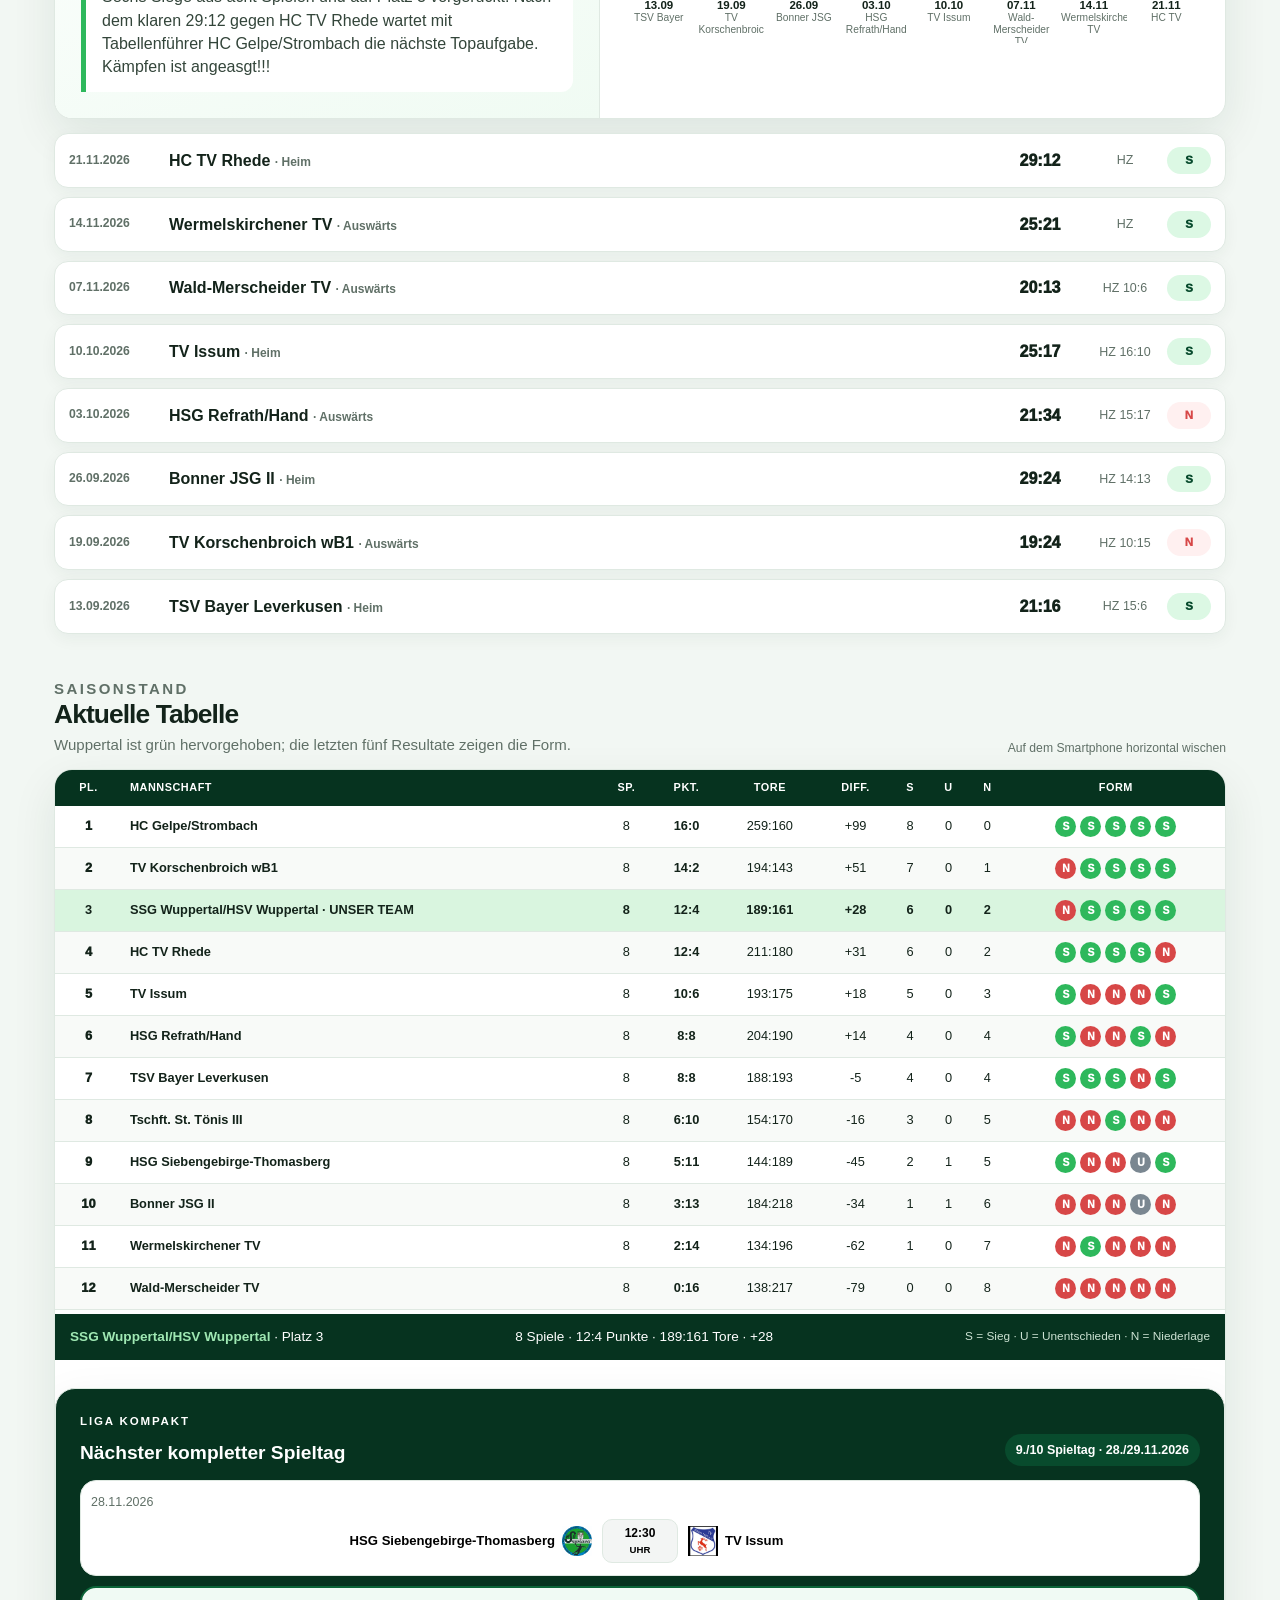
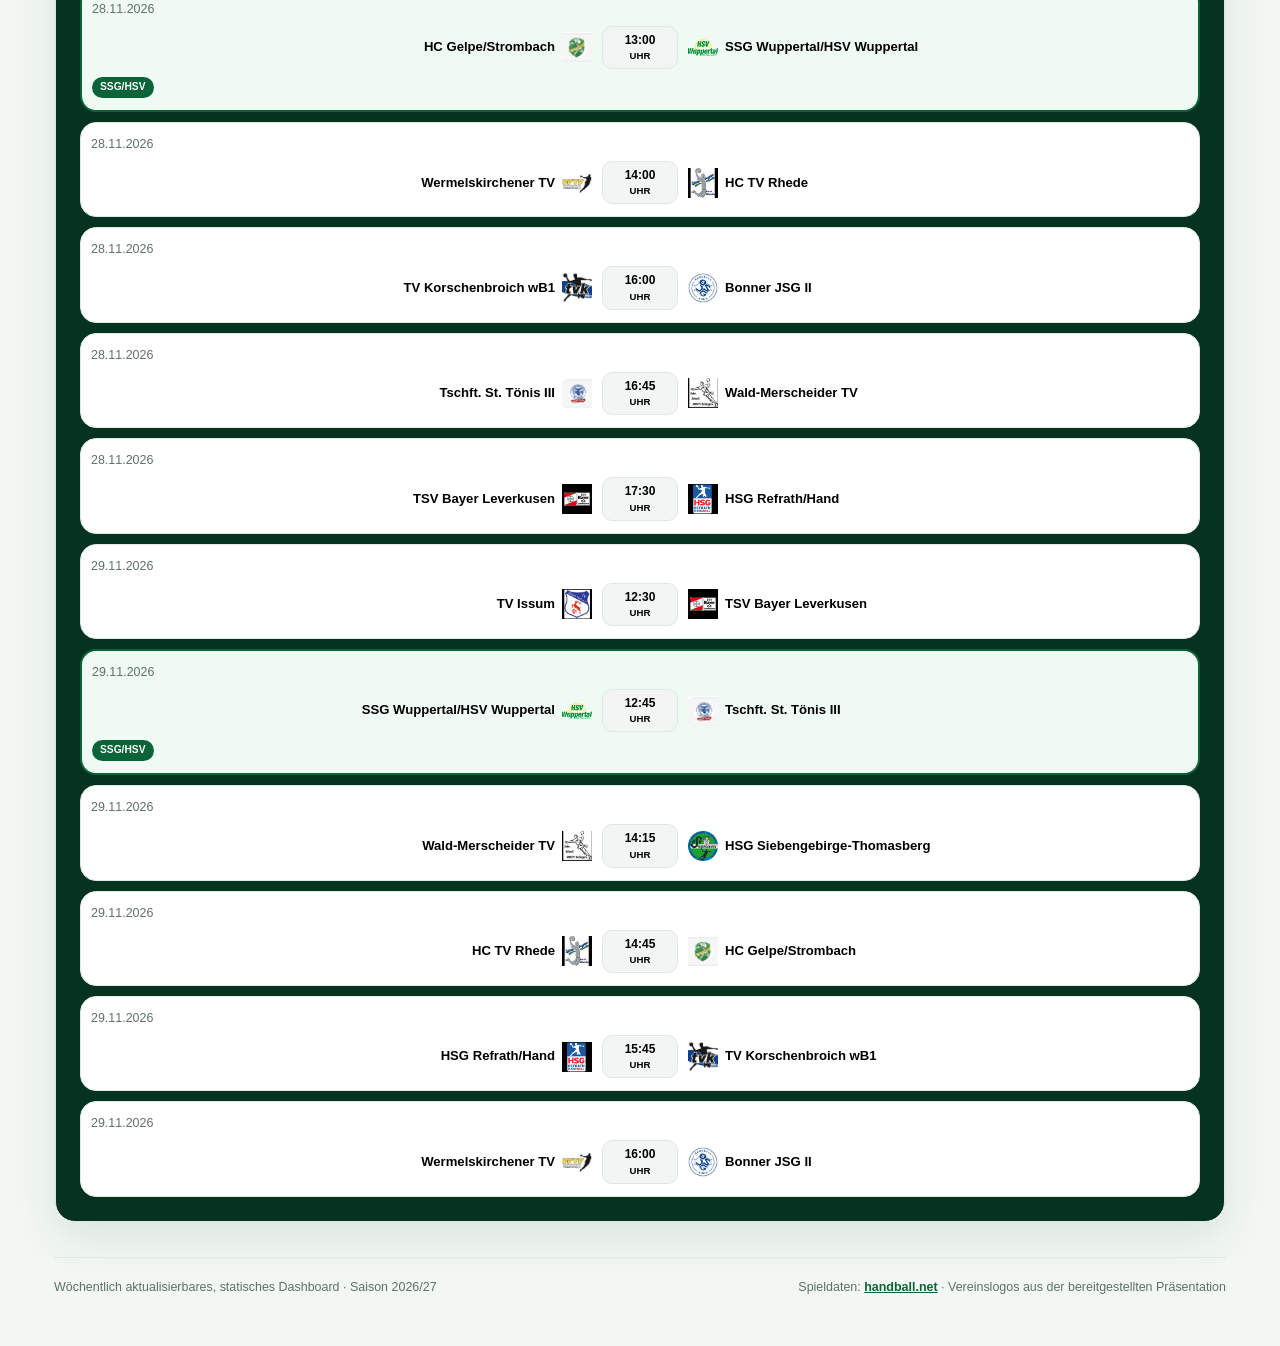
==== commit d95b8da8: "Add files via upload" ====
--- a/index.html
+++ b/index.html
@@ -4,7 +4,8 @@
   <meta name="robots" content="noindex, nofollow, noarchive, nosnippet">
   <meta name="googlebot" content="noindex, nofollow, noarchive, nosnippet">
   <meta charset="utf-8">
-  <meta name="viewport" content="width=device-width,initial-scale=1">
+  <meta name="viewport" content="width=device-width,initial-scale=1,viewport-fit=cover">
+  <meta name="color-scheme" content="light">
   <meta name="description" content="Wöchentliches Saison-Dashboard der weiblichen B-Jugend von SSG Wuppertal/HSV Wuppertal.">
   <meta name="theme-color" content="#06331f">
   <meta property="og:title" content="SSG Wuppertal/HSV Wuppertal · Wochen-Dashboard">
@@ -33,27 +34,6 @@
     @media (max-width: 700px) {
       #naechster-spieltag { padding: 18px; border-radius: 16px; }
     }
-  
-      /* Mobile Header Fix */
-      @media (max-width: 700px) {
-        .topbar { position: relative; }
-        .topbar-inner { display:flex; flex-direction:column; align-items:stretch; gap:12px; padding-top:10px; padding-bottom:10px; }
-        .brand { width:100%; min-width:0; display:flex; align-items:center; gap:10px; }
-        .brand img { flex:0 0 auto; max-width:52px; height:auto; }
-        .brand > div { min-width:0; flex:1 1 auto; }
-        .brand strong, .brand span { display:block; white-space:normal; overflow-wrap:anywhere; }
-        .brand strong { font-size:.95rem; line-height:1.15; }
-        .brand span { font-size:.76rem; line-height:1.25; }
-        .nav { width:100%; display:grid; grid-template-columns:repeat(2,minmax(0,1fr)); gap:8px; align-items:stretch; }
-        .nav a, .nav .button { min-width:0; width:100%; box-sizing:border-box; display:flex; align-items:center; justify-content:center; text-align:center; white-space:normal; overflow-wrap:anywhere; line-height:1.2; padding:9px 8px; font-size:.78rem; }
-      }
-      @media (max-width:390px) {
-        .topbar-inner { gap:10px; }
-        .nav { gap:6px; }
-        .nav a, .nav .button { padding:8px 6px; font-size:.74rem; }
-        .brand img { max-width:44px; }
-      }
-
       /* Passwortgeschützte Scouting-Links in den Spielkarten */
       #fixtures .fixture.scouting-link {
         cursor: pointer;
--- a/styles.css
+++ b/styles.css
@@ -75,3 +75,78 @@
 #fixtures .fixture.topspiel-gold .badge.topspiel-badge{border-color:#8d6708;background:#8d6708;color:#fff;box-shadow:0 4px 10px rgba(91,66,4,.24)}
 #fixtures .fixture.topspiel-gold:hover{transform:translateY(-4px);box-shadow:0 20px 40px rgba(139,101,7,.38),0 0 0 5px rgba(226,190,82,.38)}
 @media(prefers-reduced-motion:reduce){#fixtures .fixture.topspiel-gold,#fixtures .fixture.topspiel-gold:hover{transform:none}}
+
+/* =========================================================
+   Mobile First: Smartphone ist die Basis, größere Ansichten
+   werden anschließend über min-width erweitert.
+   ========================================================= */
+html{scroll-padding-top:136px;-webkit-text-size-adjust:100%;text-size-adjust:100%}
+body{min-width:280px;overflow-x:hidden;font-size:16px}
+img{max-width:100%}
+a,button{-webkit-tap-highlight-color:rgba(22,150,79,.18)}
+
+/* Kompakter, horizontal scrollbarerer Smartphone-Header */
+.topbar{position:sticky;top:0;padding-top:env(safe-area-inset-top);box-shadow:0 4px 18px rgba(3,31,18,.18)}
+.topbar-inner{width:100%;padding:8px 12px 9px;display:flex;flex-direction:column;align-items:stretch;gap:8px}
+.brand{width:100%;gap:9px}.brand>div{min-width:0}.brand img{width:46px;height:38px;flex:0 0 46px}.brand strong,.brand span{display:block;overflow:hidden;text-overflow:ellipsis;white-space:nowrap}.brand strong{font-size:.9rem;line-height:1.2}.brand span{font-size:.7rem;line-height:1.25}
+.nav{width:100%;display:flex;align-items:stretch;gap:7px;overflow-x:auto;overscroll-behavior-x:contain;scroll-snap-type:x proximity;scrollbar-width:none;padding:1px 0 3px}.nav::-webkit-scrollbar{display:none}.topbar .nav a{display:flex;min-width:max-content;min-height:42px;align-items:center;justify-content:center;scroll-snap-align:start;padding:8px 11px;border:1px solid rgba(255,255,255,.18);background:rgba(255,255,255,.07);font-size:.76rem;line-height:1.15;text-align:center;white-space:nowrap}.topbar .nav .button{border-color:rgba(255,255,255,.42);background:rgba(255,255,255,.12)}
+
+/* Grundlayout und Typografie */
+main{width:100%;padding:16px 12px calc(34px + env(safe-area-inset-bottom))}
+.hero{padding:24px 18px;border-radius:20px}
+.hero:after{width:260px;height:260px;border-width:44px;right:-130px;top:-105px}
+.hero-grid{grid-template-columns:1fr;gap:20px}
+h1{font-size:clamp(2rem,10vw,2.8rem);line-height:1;letter-spacing:-.045em;margin-bottom:13px}
+.hero-copy{font-size:.98rem;line-height:1.55}
+.updated{margin-top:16px;font-size:.74rem}
+.hero-logo-card{justify-self:stretch;width:100%;max-width:none;border-radius:18px}
+.hero-logo-card img{height:145px}.hero-logo-card strong{display:block;padding:10px 12px 0;font-size:.88rem}
+
+/* Kennzahlen und Bereiche */
+.kpis{margin-top:12px;padding:0;display:flex;flex-wrap:wrap;gap:8px}
+.kpi{min-width:0;flex:1 1 145px;padding:14px;border-radius:15px}.kpi:last-child:nth-child(odd){flex-basis:100%}.kpi strong{font-size:1.65rem}.kpi .label{font-size:.64rem;overflow-wrap:anywhere}.kpi .sub{font-size:.72rem}
+.section{margin-top:34px;scroll-margin-top:136px}
+.section-head{margin-bottom:13px;align-items:flex-start;flex-direction:column;gap:8px}.section-head h2{font-size:1.65rem;line-height:1.12}.section-head p{font-size:.94rem;line-height:1.5}.section-note{white-space:normal;font-size:.76rem;line-height:1.35}
+.panel{border-radius:18px}
+
+/* Spiele auf dem Smartphone untereinander */
+.next-game{grid-template-columns:1fr;gap:14px;padding:20px 16px;border-radius:18px;text-align:center}.next-game .side,.next-game .side:first-child,.next-game .side:last-child{text-align:center}.next-game img{width:76px;height:60px}.next-game .vs{padding:2px 0}.next-game h3{font-size:1.18rem}
+.fixtures{grid-template-columns:1fr;gap:12px}
+.fixture{min-height:0;padding:17px;border-radius:17px}.fixture img{width:60px;height:52px;margin:8px 0}.fixture .date{font-size:1.02rem}.fixture .opponent{font-size:1rem}.badge{font-size:.64rem;line-height:1.35;padding:7px 9px}
+#fixtures .fixture.topspiel-silber,#fixtures .fixture.topspiel-gold,#fixtures .fixture.topspiel-silber:hover,#fixtures .fixture.topspiel-gold:hover{transform:none}
+.round-banner{align-items:flex-start;flex-direction:column;padding:14px 16px}.round-banner>strong{font-size:1.05rem}
+
+/* Rückblick: große Inhalte dürfen kontrolliert horizontal scrollen */
+.back-card{grid-template-columns:1fr}
+.back-summary,.chart-wrap{padding:20px 16px}.chart-wrap{border-left:0;border-top:1px solid var(--line);overflow-x:auto;overscroll-behavior-x:contain;-webkit-overflow-scrolling:touch}.diff-chart{min-width:520px;height:245px;gap:7px}.chart-label{font-size:.64rem}
+.scoreline{margin:17px 0 7px}.scoreline .team-score{font-size:2.8rem}
+.results-list{overflow:visible;background:transparent;border:0;box-shadow:none;display:grid;gap:9px}
+.result-row{display:flex;flex-wrap:wrap;align-items:center;gap:7px 10px;padding:13px 14px;border:1px solid var(--line);border-radius:14px;background:#fff;box-shadow:0 5px 16px rgba(5,58,32,.05)}.result-row:last-child{border-bottom:1px solid var(--line)}.result-row .date{flex:0 0 100%;font-size:.72rem}.result-row .match{min-width:0;flex:1 1 170px;overflow-wrap:anywhere}.result-row .score{flex:0 0 auto;font-size:1rem}.result-row .half{display:none}.result-chip{flex:0 0 auto;min-width:36px;padding:5px 7px}
+
+/* Tabelle bleibt vollständig, aber lässt sich komfortabel wischen */
+.table-panel{border-radius:18px}
+.table-scroll{position:relative;overflow:auto;overscroll-behavior-x:contain;-webkit-overflow-scrolling:touch;scrollbar-color:var(--green-600) #e5eee8;scrollbar-width:thin;padding-bottom:4px}
+.table-scroll::-webkit-scrollbar{height:8px}.table-scroll::-webkit-scrollbar-track{background:#e5eee8}.table-scroll::-webkit-scrollbar-thumb{background:var(--green-600);border-radius:99px}
+.standings{min-width:720px;font-size:.8rem}.standings th,.standings td{padding:10px 8px}.standings th:first-child,.standings td:first-child{position:sticky;left:0;z-index:4;min-width:42px}.standings th.team-col,.standings td.team-col{position:sticky;left:42px;z-index:3;min-width:175px;box-shadow:8px 0 12px -12px rgba(0,0,0,.65)}.standings thead th:first-child,.standings thead th.team-col{z-index:6;background:var(--green-950)}.standings tbody td:first-child,.standings tbody td.team-col{background:#fff}.standings tbody tr:nth-child(even) td:first-child,.standings tbody tr:nth-child(even) td.team-col{background:#f8faf8}.standings tbody tr.ours td:first-child,.standings tbody tr.ours td.team-col{background:#d9f5df}
+.table-summary{align-items:flex-start;flex-direction:column;padding:13px 15px;font-size:.85rem}
+
+/* Spieltag und Footer */
+.matchday-block{margin-top:20px;padding:16px;border-radius:16px}.matchday-head{align-items:flex-start;flex-direction:column;gap:9px}.matchday-head h3{margin:0;font-size:1.2rem}.matchday-head>strong{padding:7px 11px;font-size:.78rem}.matchday-game{padding:12px 10px}.matchup{grid-template-columns:1fr 58px 1fr;gap:6px}.matchup strong,.match-team span{font-size:.73rem;line-height:1.25;overflow-wrap:anywhere}.match-team{gap:4px}.match-team img{width:22px;height:22px;flex-basis:22px}.matchday-time{padding:5px 3px;font-size:.75rem}.our-badge{position:static;display:inline-block;margin-top:8px}
+.footer{margin-top:34px;padding-top:20px;align-items:flex-start;flex-direction:column;gap:10px;font-size:.78rem;line-height:1.5}
+
+/* Etwas mehr Platz auf größeren Smartphones und kleinen Tablets */
+@media(min-width:560px){
+  html{scroll-padding-top:142px}.topbar-inner{padding-inline:18px}main{padding:22px 18px 42px}.hero{padding:30px 26px}.hero-logo-card{max-width:340px;justify-self:start}.kpis{display:grid;grid-template-columns:repeat(3,1fr);gap:10px}.kpi:last-child:nth-child(odd){grid-column:auto}.fixtures{grid-template-columns:repeat(2,1fr)}.fixture{min-height:210px}.result-row{display:grid;grid-template-columns:86px 1fr 74px 42px}.result-row .date{grid-column:auto;font-size:.76rem}.result-row .half{display:none}.section{scroll-margin-top:142px}
+}
+
+/* Tablet: Header und Inhaltsflächen werden luftiger */
+@media(min-width:760px){
+  html{scroll-padding-top:86px}.topbar-inner{padding:10px 22px;flex-direction:row;align-items:center;gap:16px}.brand{width:auto;flex:1 1 auto}.brand img{width:54px;height:42px;flex-basis:54px}.brand span{display:block}.nav{width:auto;flex:0 1 auto}.topbar .nav a{min-height:40px;padding:8px 10px}main{padding:28px 22px 48px}.hero{padding:34px}.kpis{margin-top:-24px;padding:0 20px}.section{margin-top:40px;scroll-margin-top:86px}.section-head{flex-direction:row;align-items:flex-end;justify-content:space-between}.fixtures{grid-template-columns:repeat(3,1fr)}.next-game{grid-template-columns:1fr auto 1fr;gap:20px;text-align:initial}.next-game .side:first-child{text-align:left}.next-game .side:last-child{text-align:right}.back-summary,.chart-wrap{padding:26px}.result-row{grid-template-columns:90px 1fr 86px 64px 44px}.result-row .half{display:block}.footer{flex-direction:row;justify-content:space-between}.matchday-block{padding:20px}.matchday-head{align-items:flex-end;flex-direction:row}.matchup{grid-template-columns:1fr 76px 1fr;gap:10px}.matchup strong,.match-team span{font-size:.82rem}.match-team{gap:7px}.match-team img{width:30px;height:30px;flex-basis:30px}
+}
+
+/* Desktop: vollständige Navigation und breite Dashboard-Anordnung */
+@media(min-width:1020px){
+  html{scroll-padding-top:78px}.topbar-inner{max-width:1220px;padding-inline:24px}.brand{flex:0 1 auto}.topbar .nav{overflow:visible}.topbar .nav a:not(.button){display:flex}main{max-width:1220px;padding:34px 24px 50px}.hero{padding:38px;border-radius:30px}.hero-grid{grid-template-columns:1.3fr .7fr;gap:34px}.hero-logo-card{justify-self:end;width:min(100%,320px)}.hero-logo-card img{height:210px}.kpis{grid-template-columns:repeat(5,1fr);padding:0 24px}.fixtures{grid-template-columns:repeat(5,1fr)}.fixture{min-height:200px}.back-card{grid-template-columns:.93fr 1.07fr}.chart-wrap{border-top:0;border-left:1px solid var(--line);overflow:visible}.diff-chart{min-width:0;height:270px}.table-summary{align-items:center;flex-direction:row}.round-banner{align-items:center;flex-direction:row}
+}
+
+@media(prefers-reduced-motion:reduce){html{scroll-behavior:auto}.nav{scroll-snap-type:none}}
